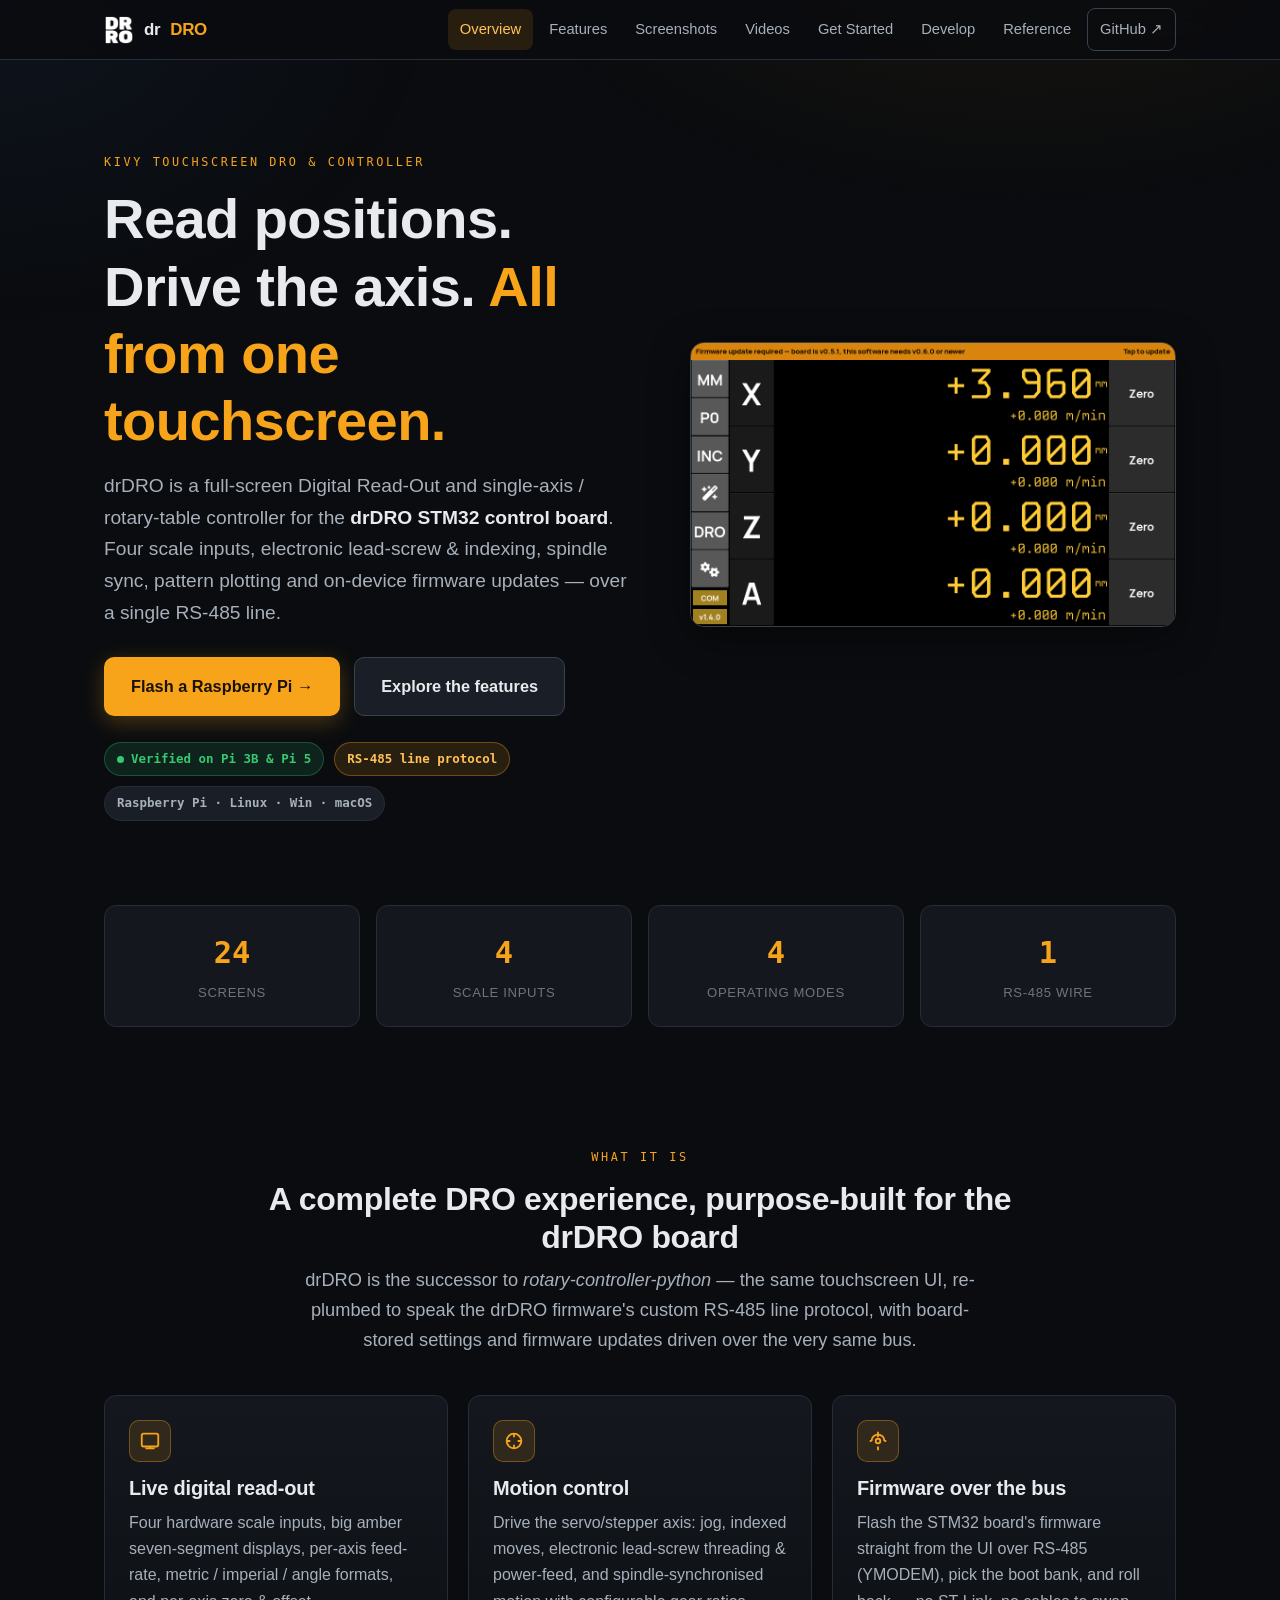
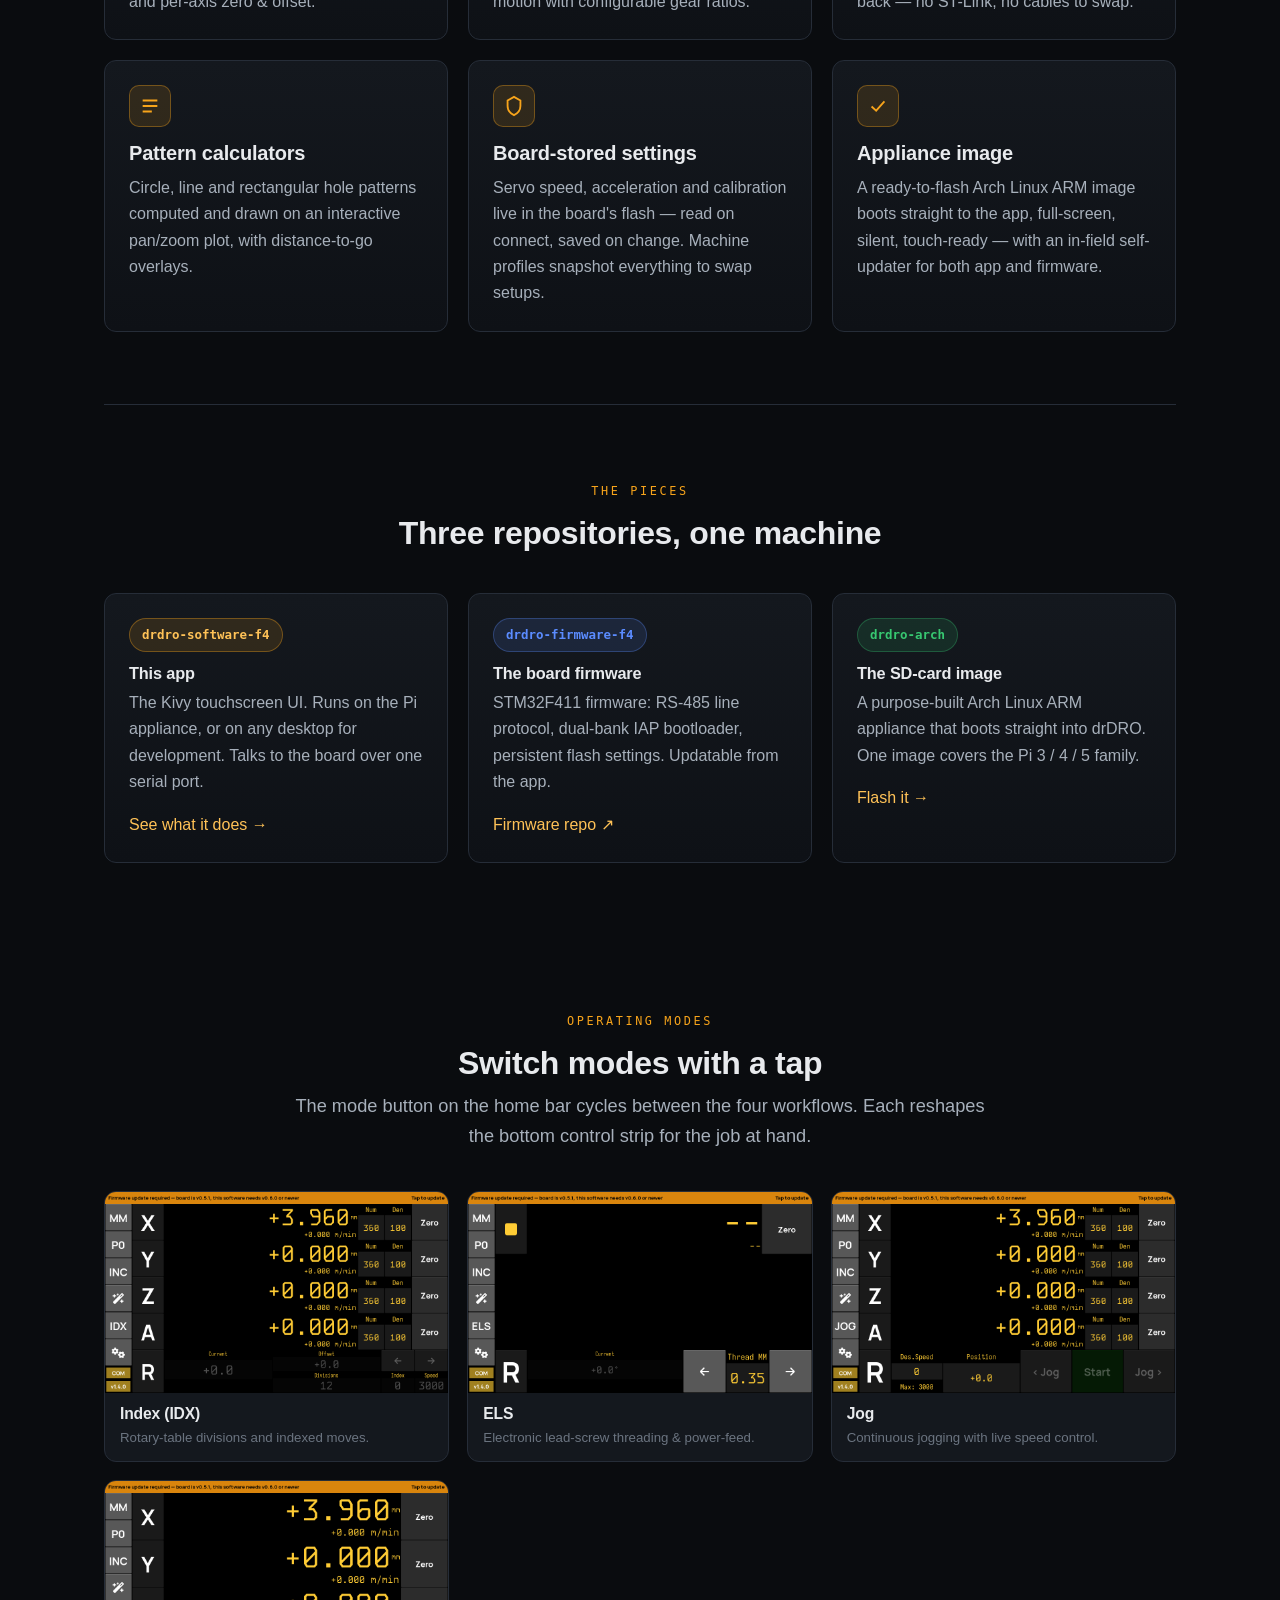
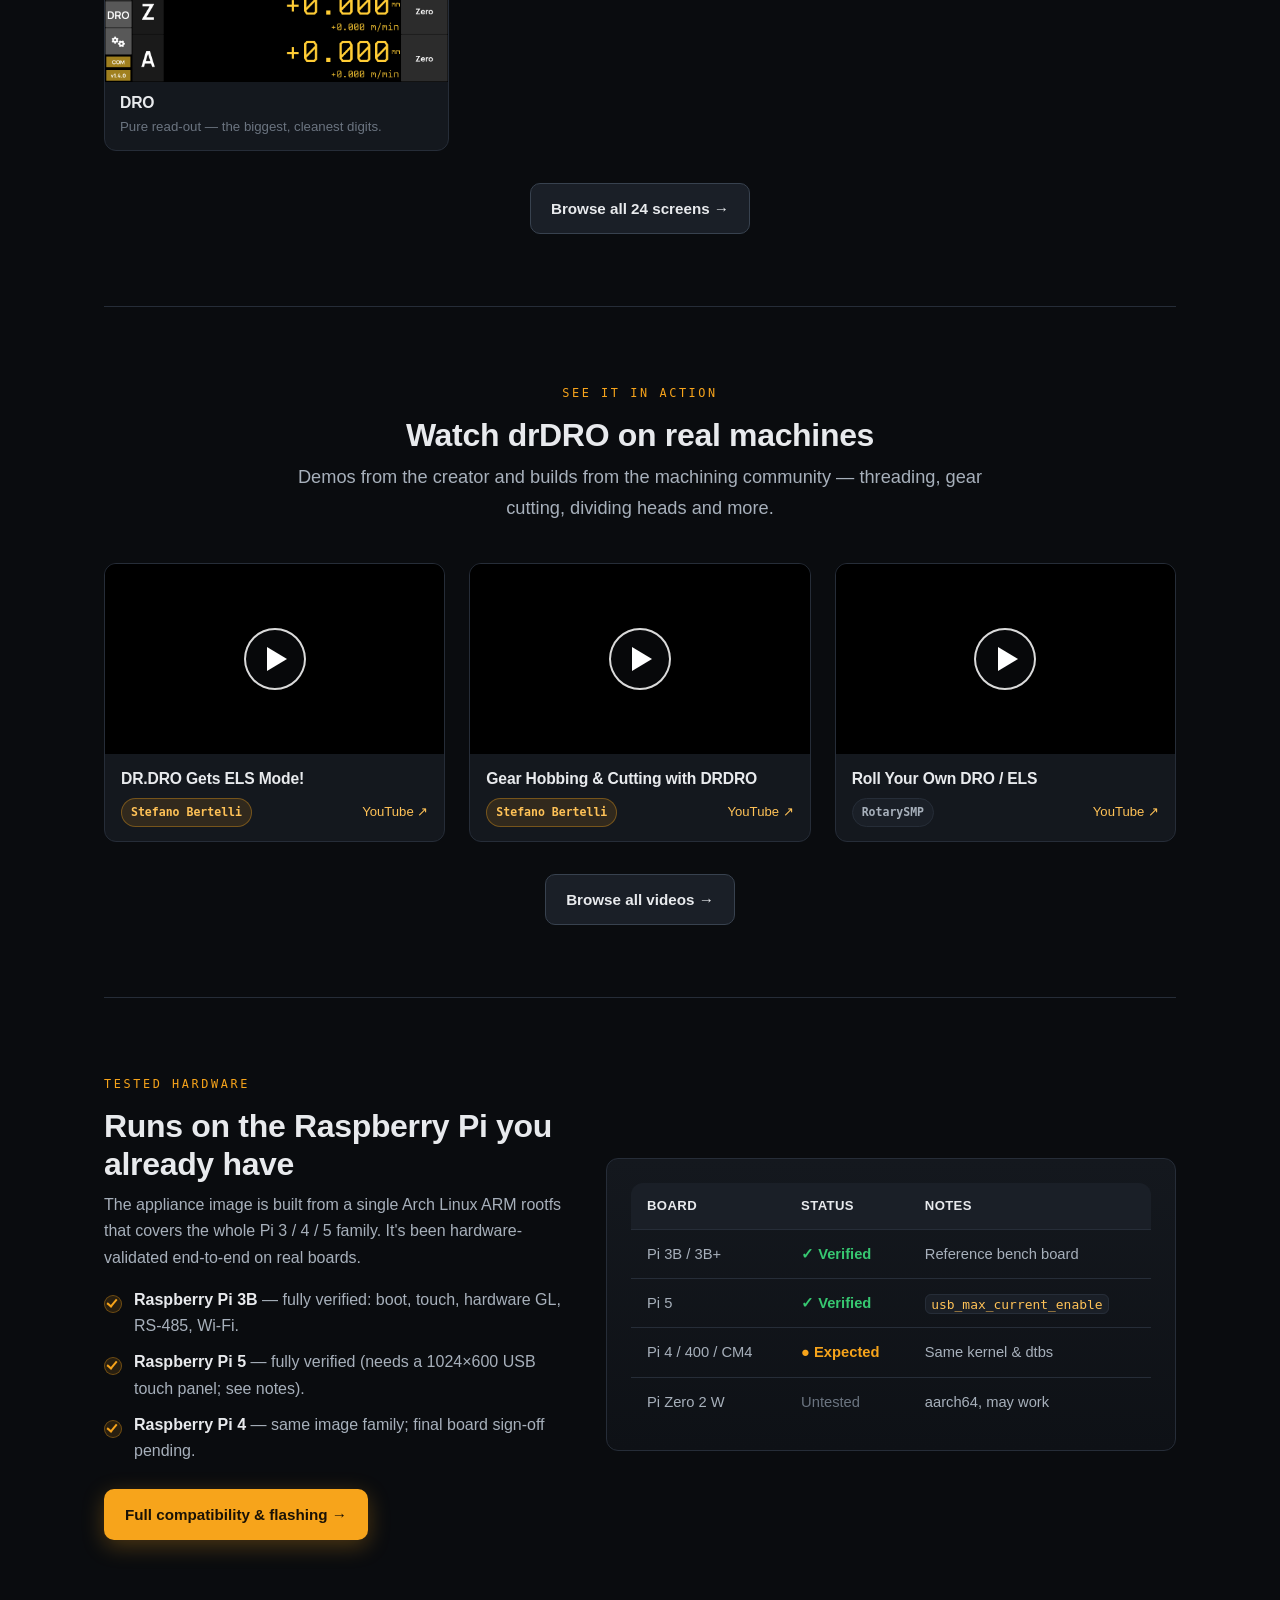
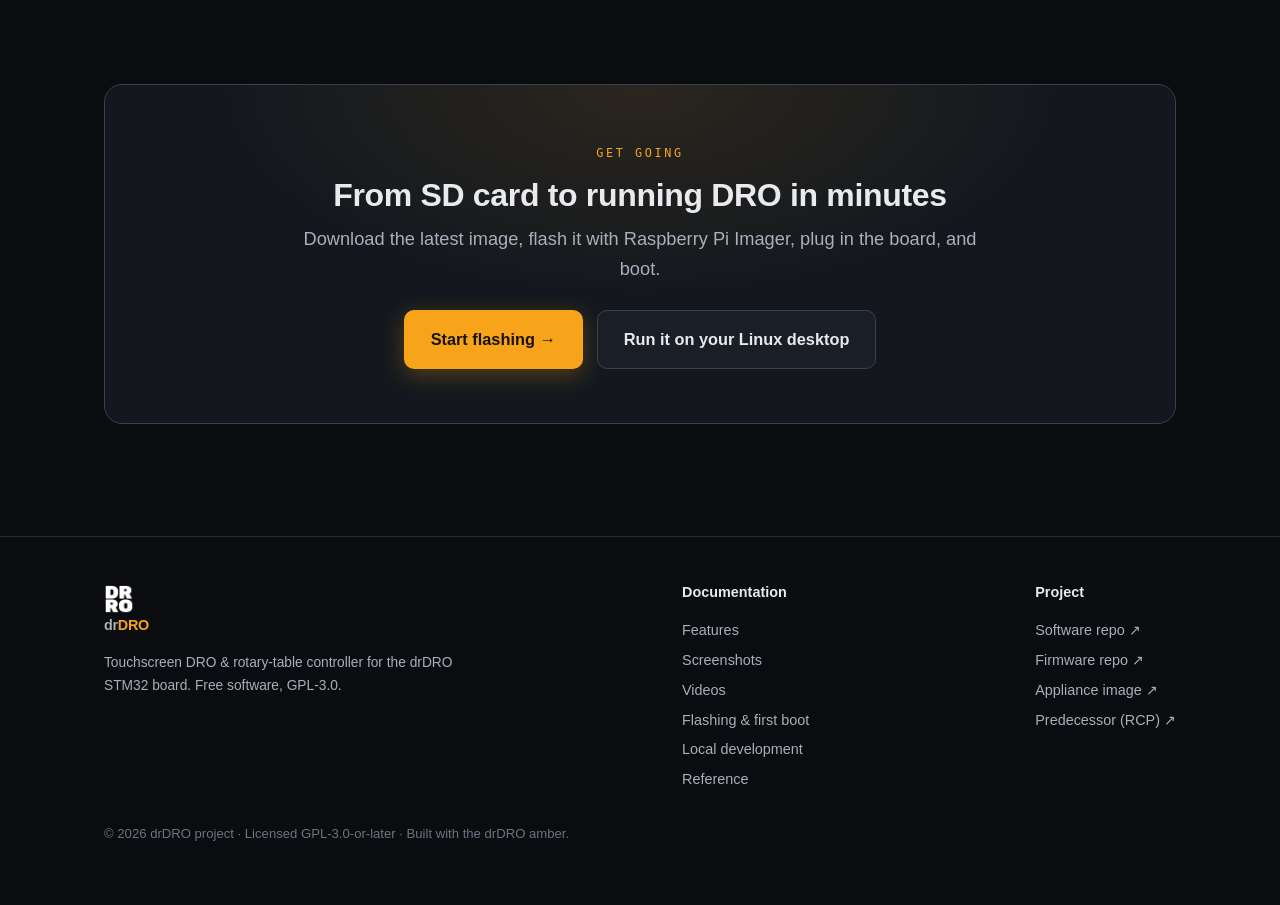
==== index.html @ 1e522e48 "feat: real drDRO documentation site Replace the mock placeholder with the full static docs site (mov" ====
<!doctype html>
<html lang="en">
<head>
  <meta charset="utf-8">
  <meta name="viewport" content="width=device-width, initial-scale=1">
  <title>drDRO — Touchscreen DRO &amp; rotary controller</title>
  <meta name="description" content="drDRO is a Kivy touchscreen Digital Read-Out and single-axis / rotary-table controller for the drDRO STM32 board. Runs on Raspberry Pi or desktop Linux.">
  <link rel="icon" type="image/png" href="assets/img/favicon.png">
  <link rel="stylesheet" href="assets/css/style.css">
</head>
<body>

<nav class="nav">
  <div class="nav-inner">
    <a class="brand" href="index.html"><img class="logo" src="assets/img/logo.png" alt=""> dr<b>DRO</b></a>
    <button class="nav-toggle" aria-label="Menu">&#8801;</button>
    <div class="nav-links">
      <a href="index.html" class="active">Overview</a>
      <a href="features.html">Features</a>
      <a href="screenshots.html">Screenshots</a>
      <a href="videos.html">Videos</a>
      <a href="flash.html">Get Started</a>
      <a href="develop.html">Develop</a>
      <a href="reference.html">Reference</a>
      <a class="nav-cta" href="https://github.com/bartei/drdro-software-f4" target="_blank" rel="noopener">GitHub &#8599;</a>
    </div>
  </div>
</nav>

<!-- HERO -->
<header class="hero">
  <div class="wrap hero-grid">
    <div>
      <span class="eyebrow">Kivy touchscreen DRO &amp; controller</span>
      <h1>Read positions. Drive the axis. <span class="amber">All from one touchscreen.</span></h1>
      <p class="lead">
        drDRO is a full-screen Digital Read-Out and single-axis / rotary-table controller for the
        <strong>drDRO STM32 control board</strong>. Four scale inputs, electronic lead-screw &amp;
        indexing, spindle sync, pattern plotting and on-device firmware updates — over a single RS-485 line.
      </p>
      <div class="btn-row">
        <a class="btn btn-primary btn-lg" href="flash.html">Flash a Raspberry Pi &#8594;</a>
        <a class="btn btn-ghost btn-lg" href="features.html">Explore the features</a>
      </div>
      <div class="hero-badges">
        <span class="chip green"><span class="dot"></span> Verified on Pi 3B &amp; Pi 5</span>
        <span class="chip amber">RS-485 line protocol</span>
        <span class="chip">Raspberry Pi · Linux · Win · macOS</span>
      </div>
    </div>
    <div class="hero-shot">
      <img src="assets/shots/home-dro.png" alt="drDRO home screen in DRO mode showing four axis readouts" data-zoom="assets/shots/home-dro.png" data-cap="Home screen — DRO mode with the firmware-update banner">
    </div>
  </div>
</header>

<!-- STATS -->
<section class="section-tight">
  <div class="wrap">
    <div class="stats-row">
      <div class="stat"><div class="n">24</div><div class="l">Screens</div></div>
      <div class="stat"><div class="n">4</div><div class="l">Scale inputs</div></div>
      <div class="stat"><div class="n">4</div><div class="l">Operating modes</div></div>
      <div class="stat"><div class="n">1</div><div class="l">RS-485 wire</div></div>
    </div>
  </div>
</section>

<!-- WHAT IS IT -->
<section class="section anchor-h" id="what">
  <div class="wrap">
    <div class="center" style="max-width:52rem;margin:0 auto 2.5rem">
      <span class="eyebrow">What it is</span>
      <h2>A complete DRO experience, purpose-built for the drDRO board</h2>
      <p class="lead" style="margin:0 auto">
        drDRO is the successor to <em>rotary-controller-python</em> — the same touchscreen UI, re-plumbed to
        speak the drDRO firmware's custom RS-485 line protocol, with board-stored settings and firmware
        updates driven over the very same bus.
      </p>
    </div>

    <div class="grid grid-3">
      <div class="card">
        <div class="ico">
          <svg viewBox="0 0 24 24" fill="none" stroke="currentColor" stroke-width="2"><rect x="3" y="4" width="18" height="14" rx="2"/><path d="M7 20h10M12 18v2"/></svg>
        </div>
        <h3>Live digital read-out</h3>
        <p>Four hardware scale inputs, big amber seven-segment displays, per-axis feed-rate, metric / imperial / angle formats, and per-axis zero &amp; offset.</p>
      </div>
      <div class="card">
        <div class="ico">
          <svg viewBox="0 0 24 24" fill="none" stroke="currentColor" stroke-width="2"><circle cx="12" cy="12" r="8"/><path d="M12 4v4M12 16v4M4 12h4M16 12h4"/></svg>
        </div>
        <h3>Motion control</h3>
        <p>Drive the servo/stepper axis: jog, indexed moves, electronic lead-screw threading &amp; power-feed, and spindle-synchronised motion with configurable gear ratios.</p>
      </div>
      <div class="card">
        <div class="ico">
          <svg viewBox="0 0 24 24" fill="none" stroke="currentColor" stroke-width="2"><path d="M12 2v6M12 22v-4"/><path d="M5 12a7 7 0 0 1 14 0"/><path d="M3 12h2M19 12h2"/><circle cx="12" cy="12" r="2.5"/></svg>
        </div>
        <h3>Firmware over the bus</h3>
        <p>Flash the STM32 board's firmware straight from the UI over RS-485 (YMODEM), pick the boot bank, and roll back — no ST-Link, no cables to swap.</p>
      </div>
      <div class="card">
        <div class="ico">
          <svg viewBox="0 0 24 24" fill="none" stroke="currentColor" stroke-width="2"><path d="M4 6h16M4 12h16M4 18h10"/></svg>
        </div>
        <h3>Pattern calculators</h3>
        <p>Circle, line and rectangular hole patterns computed and drawn on an interactive pan/zoom plot, with distance-to-go overlays.</p>
      </div>
      <div class="card">
        <div class="ico">
          <svg viewBox="0 0 24 24" fill="none" stroke="currentColor" stroke-width="2"><path d="M12 2l7 4v6c0 5-3 8-7 10-4-2-7-5-7-10V6z"/></svg>
        </div>
        <h3>Board-stored settings</h3>
        <p>Servo speed, acceleration and calibration live in the board's flash — read on connect, saved on change. Machine profiles snapshot everything to swap setups.</p>
      </div>
      <div class="card">
        <div class="ico">
          <svg viewBox="0 0 24 24" fill="none" stroke="currentColor" stroke-width="2"><path d="M5 12.5 10 17l9-10"/></svg>
        </div>
        <h3>Appliance image</h3>
        <p>A ready-to-flash Arch Linux ARM image boots straight to the app, full-screen, silent, touch-ready — with an in-field self-updater for both app and firmware.</p>
      </div>
    </div>
  </div>
</section>

<div class="wrap"><hr class="hr"></div>

<!-- HOW IT FITS -->
<section class="section anchor-h" id="stack">
  <div class="wrap">
    <div class="center" style="max-width:48rem;margin:0 auto 2.5rem">
      <span class="eyebrow">The pieces</span>
      <h2>Three repositories, one machine</h2>
    </div>
    <div class="grid grid-3">
      <div class="card">
        <span class="chip amber" style="margin-bottom:12px">drdro-software-f4</span>
        <h4 class="mt0">This app</h4>
        <p>The Kivy touchscreen UI. Runs on the Pi appliance, or on any desktop for development. Talks to the board over one serial port.</p>
        <a href="features.html">See what it does &#8594;</a>
      </div>
      <div class="card">
        <span class="chip blue" style="margin-bottom:12px">drdro-firmware-f4</span>
        <h4 class="mt0">The board firmware</h4>
        <p>STM32F411 firmware: RS-485 line protocol, dual-bank IAP bootloader, persistent flash settings. Updatable from the app.</p>
        <a href="https://github.com/bartei/drdro-firmware-f4" target="_blank" rel="noopener">Firmware repo &#8599;</a>
      </div>
      <div class="card">
        <span class="chip green" style="margin-bottom:12px">drdro-arch</span>
        <h4 class="mt0">The SD-card image</h4>
        <p>A purpose-built Arch Linux ARM appliance that boots straight into drDRO. One image covers the Pi 3 / 4 / 5 family.</p>
        <a href="flash.html">Flash it &#8594;</a>
      </div>
    </div>
  </div>
</section>

<!-- MODES -->
<section class="section anchor-h" id="modes">
  <div class="wrap">
    <div class="center" style="max-width:48rem;margin:0 auto 2.5rem">
      <span class="eyebrow">Operating modes</span>
      <h2>Switch modes with a tap</h2>
      <p class="lead" style="margin:0 auto">The mode button on the home bar cycles between the four workflows. Each reshapes the bottom control strip for the job at hand.</p>
    </div>
    <div class="gallery">
      <div class="shot"><div class="thumb"><img src="assets/shots/home-index.png" alt="Index mode" data-zoom="assets/shots/home-index.png" data-cap="Index (IDX) mode — divisions & indexed moves"></div>
        <div class="cap"><h4>Index (IDX)</h4><p>Rotary-table divisions and indexed moves.</p></div></div>
      <div class="shot"><div class="thumb"><img src="assets/shots/home-els.png" alt="ELS mode" data-zoom="assets/shots/home-els.png" data-cap="ELS mode — electronic lead-screw threading & feed"></div>
        <div class="cap"><h4>ELS</h4><p>Electronic lead-screw threading &amp; power-feed.</p></div></div>
      <div class="shot"><div class="thumb"><img src="assets/shots/home-jog.png" alt="Jog mode" data-zoom="assets/shots/home-jog.png" data-cap="Jog mode — continuous jogging with speed control"></div>
        <div class="cap"><h4>Jog</h4><p>Continuous jogging with live speed control.</p></div></div>
      <div class="shot"><div class="thumb"><img src="assets/shots/home-dro.png" alt="DRO mode" data-zoom="assets/shots/home-dro.png" data-cap="DRO mode — pure read-out, maximum digits"></div>
        <div class="cap"><h4>DRO</h4><p>Pure read-out — the biggest, cleanest digits.</p></div></div>
    </div>
    <div class="center" style="margin-top:2rem">
      <a class="btn btn-ghost" href="screenshots.html">Browse all 24 screens &#8594;</a>
    </div>
  </div>
</section>

<div class="wrap"><hr class="hr"></div>

<!-- VIDEOS TEASER -->
<section class="section anchor-h" id="videos">
  <div class="wrap">
    <div class="center" style="max-width:48rem;margin:0 auto 2.5rem">
      <span class="eyebrow">See it in action</span>
      <h2>Watch drDRO on real machines</h2>
      <p class="lead" style="margin:0 auto">Demos from the creator and builds from the machining community — threading, gear cutting, dividing heads and more.</p>
    </div>
    <div class="video-grid">
      <div class="video-card">
        <button class="video-thumb" data-ytid="z_Kikq3XB_o" data-bg="https://i.ytimg.com/vi/z_Kikq3XB_o/hqdefault.jpg" aria-label="Play: DR.DRO Gets ELS Mode!"><span class="video-play" aria-hidden="true"></span></button>
        <div class="video-meta"><h4>DR.DRO Gets ELS Mode!</h4>
          <div class="video-sub"><span class="chip amber">Stefano Bertelli</span><a href="https://youtu.be/z_Kikq3XB_o" target="_blank" rel="noopener">YouTube &#8599;</a></div></div>
      </div>
      <div class="video-card">
        <button class="video-thumb" data-ytid="8aenvIK-HLw" data-bg="https://i.ytimg.com/vi/8aenvIK-HLw/hqdefault.jpg" aria-label="Play: How to Use DRDRO for Gear Hobbing and Cutting"><span class="video-play" aria-hidden="true"></span></button>
        <div class="video-meta"><h4>Gear Hobbing &amp; Cutting with DRDRO</h4>
          <div class="video-sub"><span class="chip amber">Stefano Bertelli</span><a href="https://youtu.be/8aenvIK-HLw" target="_blank" rel="noopener">YouTube &#8599;</a></div></div>
      </div>
      <div class="video-card">
        <button class="video-thumb" data-ytid="C2NfHBB82QU" data-bg="https://i.ytimg.com/vi/C2NfHBB82QU/hqdefault.jpg" aria-label="Play: Roll your own DRO / ELS"><span class="video-play" aria-hidden="true"></span></button>
        <div class="video-meta"><h4>Roll Your Own DRO / ELS</h4>
          <div class="video-sub"><span class="chip">RotarySMP</span><a href="https://youtu.be/C2NfHBB82QU" target="_blank" rel="noopener">YouTube &#8599;</a></div></div>
      </div>
    </div>
    <div class="center" style="margin-top:2rem">
      <a class="btn btn-ghost" href="videos.html">Browse all videos &#8594;</a>
    </div>
  </div>
</section>

<div class="wrap"><hr class="hr"></div>

<!-- COMPAT -->
<section class="section anchor-h" id="compat">
  <div class="wrap">
    <div class="grid grid-2" style="align-items:center;gap:44px">
      <div>
        <span class="eyebrow">Tested hardware</span>
        <h2>Runs on the Raspberry Pi you already have</h2>
        <p>The appliance image is built from a single Arch Linux ARM rootfs that covers the whole Pi 3 / 4 / 5 family. It's been hardware-validated end-to-end on real boards.</p>
        <ul class="ticks">
          <li><strong>Raspberry Pi 3B</strong> — fully verified: boot, touch, hardware GL, RS-485, Wi-Fi.</li>
          <li><strong>Raspberry Pi 5</strong> — fully verified (needs a 1024×600 USB touch panel; see notes).</li>
          <li><strong>Raspberry Pi 4</strong> — same image family; final board sign-off pending.</li>
        </ul>
        <a class="btn btn-primary" href="flash.html#compat" style="margin-top:8px">Full compatibility &amp; flashing &#8594;</a>
      </div>
      <div class="card">
        <div class="table-wrap" style="border:0">
          <table>
            <thead><tr><th>Board</th><th>Status</th><th>Notes</th></tr></thead>
            <tbody>
              <tr><td>Pi 3B / 3B+</td><td><span class="tick">&#10003; Verified</span></td><td>Reference bench board</td></tr>
              <tr><td>Pi 5</td><td><span class="tick">&#10003; Verified</span></td><td><code>usb_max_current_enable</code></td></tr>
              <tr><td>Pi 4 / 400 / CM4</td><td><span class="warnmark">&#9679; Expected</span></td><td>Same kernel &amp; dtbs</td></tr>
              <tr><td>Pi Zero 2 W</td><td><span class="muted">Untested</span></td><td>aarch64, may work</td></tr>
            </tbody>
          </table>
        </div>
      </div>
    </div>
  </div>
</section>

<!-- CTA -->
<section class="section">
  <div class="wrap">
    <div class="cta">
      <span class="eyebrow">Get going</span>
      <h2>From SD card to running DRO in minutes</h2>
      <p class="lead" style="margin:0 auto 1.6rem">Download the latest image, flash it with Raspberry Pi Imager, plug in the board, and boot.</p>
      <div class="btn-row" style="justify-content:center">
        <a class="btn btn-primary btn-lg" href="flash.html">Start flashing &#8594;</a>
        <a class="btn btn-ghost btn-lg" href="develop.html">Run it on your Linux desktop</a>
      </div>
    </div>
  </div>
</section>

<footer class="footer">
  <div class="wrap footer-grid">
    <div style="max-width:22rem">
      <a class="brand" href="index.html"><img class="logo" src="assets/img/logo.png" alt=""> dr<b>DRO</b></a>
      <p class="small" style="margin-top:12px">Touchscreen DRO &amp; rotary-table controller for the drDRO STM32 board. Free software, GPL-3.0.</p>
    </div>
    <div>
      <h5>Documentation</h5>
      <a href="features.html">Features</a>
      <a href="screenshots.html">Screenshots</a>
      <a href="videos.html">Videos</a>
      <a href="flash.html">Flashing &amp; first boot</a>
      <a href="develop.html">Local development</a>
      <a href="reference.html">Reference</a>
    </div>
    <div>
      <h5>Project</h5>
      <a href="https://github.com/bartei/drdro-software-f4" target="_blank" rel="noopener">Software repo &#8599;</a>
      <a href="https://github.com/bartei/drdro-firmware-f4" target="_blank" rel="noopener">Firmware repo &#8599;</a>
      <a href="https://github.com/bartei/drdro-arch" target="_blank" rel="noopener">Appliance image &#8599;</a>
      <a href="https://github.com/bartei/rotary-controller-python" target="_blank" rel="noopener">Predecessor (RCP) &#8599;</a>
    </div>
  </div>
  <div class="wrap fnote">&copy; <span data-year>2026</span> drDRO project · Licensed GPL-3.0-or-later · Built with the drDRO amber.</div>
</footer>

<script src="assets/js/main.js"></script>
</body>
</html>
---- assets/css/style.css ----
/* ============================================================================
   drDRO documentation site — design system
   Dark, DRO-inspired theme: near-black surfaces, signature amber accents,
   seven-segment display motif. Dependency-free (no external fonts/CDNs).
   ========================================================================== */

:root {
  --bg:        #0a0c0f;
  --bg-2:      #0e1116;
  --surface:   #14181e;
  --surface-2: #1a1f27;
  --surface-3: #212833;
  --border:    #262d38;
  --border-2:  #38424f;

  --text:      #e8eaed;
  --text-dim:  #a7b0bb;
  --text-faint:#6b7480;

  --amber:     #f7a41b;
  --amber-2:   #ffc257;
  --amber-soft:rgba(247, 164, 27, 0.13);
  --amber-line:rgba(247, 164, 27, 0.35);

  --blue:      #5b8cff;
  --blue-soft: rgba(91, 140, 255, 0.13);
  --green:     #37c871;
  --green-soft:rgba(55, 200, 113, 0.12);
  --red:       #ff6060;
  --red-soft:  rgba(255, 96, 96, 0.12);

  --mono: ui-monospace, "SF Mono", "JetBrains Mono", "DejaVu Sans Mono", Menlo, Consolas, monospace;
  --sans: -apple-system, BlinkMacSystemFont, "Segoe UI", Roboto, Ubuntu, Cantarell, "Helvetica Neue", Arial, sans-serif;

  --radius: 12px;
  --radius-sm: 8px;
  --maxw: 1120px;
  --nav-h: 60px;

  --shadow: 0 10px 40px rgba(0,0,0,0.45);
  --shadow-sm: 0 4px 18px rgba(0,0,0,0.35);
}

* { box-sizing: border-box; }

html { scroll-behavior: smooth; scroll-padding-top: calc(var(--nav-h) + 20px); }

body {
  margin: 0;
  font-family: var(--sans);
  color: var(--text);
  background: var(--bg);
  line-height: 1.65;
  -webkit-font-smoothing: antialiased;
  text-rendering: optimizeLegibility;
  overflow-x: hidden;
}

/* Ambient background glow */
body::before {
  content: "";
  position: fixed;
  inset: 0;
  z-index: -1;
  background:
    radial-gradient(900px 500px at 80% -10%, rgba(247,164,27,0.07), transparent 60%),
    radial-gradient(800px 600px at 0% 0%, rgba(91,140,255,0.06), transparent 55%);
  pointer-events: none;
}

a { color: var(--amber-2); text-decoration: none; }
a:hover { text-decoration: underline; }

img { max-width: 100%; display: block; }

h1, h2, h3, h4 { line-height: 1.2; font-weight: 700; letter-spacing: -0.01em; }
h2 { font-size: clamp(1.5rem, 3vw, 2rem); margin: 0 0 .5rem; }
h3 { font-size: 1.25rem; margin: 2rem 0 .6rem; }
h4 { font-size: 1.02rem; margin: 1.4rem 0 .4rem; }
p  { margin: 0 0 1rem; color: var(--text-dim); }
strong { color: var(--text); }

code {
  font-family: var(--mono);
  font-size: 0.88em;
  background: var(--surface-2);
  border: 1px solid var(--border);
  padding: 0.12em 0.42em;
  border-radius: 6px;
  color: var(--amber-2);
}

/* Layout helpers ----------------------------------------------------------- */
.wrap { max-width: var(--maxw); margin: 0 auto; padding: 0 24px; }
.section { padding: 72px 0; }
.section-tight { padding: 44px 0; }
.center { text-align: center; }
.lead { font-size: 1.14rem; color: var(--text-dim); max-width: 44rem; }
.muted { color: var(--text-faint); }
.hr { height: 1px; background: var(--border); border: 0; margin: 0; }

.eyebrow {
  display: inline-block;
  font-family: var(--mono);
  font-size: 0.74rem;
  letter-spacing: 0.22em;
  text-transform: uppercase;
  color: var(--amber);
  margin-bottom: 0.8rem;
}

/* Navbar ------------------------------------------------------------------- */
.nav {
  position: sticky; top: 0; z-index: 100;
  height: var(--nav-h);
  backdrop-filter: blur(12px);
  background: rgba(10,12,15,0.82);
  border-bottom: 1px solid var(--border);
}
.nav-inner {
  max-width: var(--maxw); margin: 0 auto; padding: 0 24px; height: 100%;
  display: flex; align-items: center; gap: 20px;
}
.brand { display: flex; align-items: center; gap: 10px; font-weight: 800; letter-spacing: -0.02em; font-size: 1.06rem; color: var(--text); }
.brand:hover { text-decoration: none; }
.brand .logo { width: 30px; height: 30px; flex: none; }
.brand b { color: var(--amber); }
.nav-links { display: flex; align-items: center; gap: 4px; margin-left: auto; }
.nav-links a {
  color: var(--text-dim); font-size: 0.92rem; font-weight: 500;
  padding: 8px 12px; border-radius: 8px;
}
.nav-links a:hover { color: var(--text); background: var(--surface-2); text-decoration: none; }
.nav-links a.active { color: var(--amber-2); background: var(--amber-soft); }
.nav-cta {
  border: 1px solid var(--border-2) !important;
  display: inline-flex; align-items: center; gap: 7px;
}
.nav-toggle { display: none; margin-left: auto; background: none; border: 1px solid var(--border-2); color: var(--text); width: 40px; height: 38px; border-radius: 8px; cursor: pointer; font-size: 1.2rem; }

@media (max-width: 860px) {
  .nav-toggle { display: block; }
  .nav-links {
    position: fixed; inset: var(--nav-h) 0 auto 0;
    flex-direction: column; align-items: stretch; gap: 2px;
    background: var(--bg-2); border-bottom: 1px solid var(--border);
    padding: 12px 16px; margin: 0;
    transform: translateY(-140%); transition: transform .25s ease;
    box-shadow: var(--shadow);
  }
  .nav-links.open { transform: translateY(0); }
  .nav-links a { padding: 12px 14px; font-size: 1rem; }
}

/* Buttons ------------------------------------------------------------------ */
.btn {
  display: inline-flex; align-items: center; justify-content: center; gap: 9px;
  font-family: var(--sans); font-size: 0.95rem; font-weight: 600;
  padding: 12px 20px; border-radius: 10px; cursor: pointer;
  border: 1px solid transparent; transition: transform .12s ease, background .15s ease, border-color .15s;
  text-decoration: none !important; white-space: nowrap;
}
.btn:active { transform: translateY(1px); }
.btn-primary { background: var(--amber); color: #1a1206; box-shadow: 0 6px 22px rgba(247,164,27,0.28); }
.btn-primary:hover { background: var(--amber-2); }
.btn-ghost { background: var(--surface-2); color: var(--text); border-color: var(--border-2); }
.btn-ghost:hover { background: var(--surface-3); border-color: var(--text-faint); }
.btn-lg { padding: 15px 26px; font-size: 1.02rem; }
.btn-block { width: 100%; }
.btn:disabled { opacity: 0.5; cursor: not-allowed; }
.btn-row { display: flex; flex-wrap: wrap; gap: 14px; }

/* Seven-segment DRO display motif ------------------------------------------ */
.dro {
  font-family: var(--mono);
  color: var(--amber);
  font-weight: 700;
  letter-spacing: 0.06em;
  text-shadow: 0 0 22px rgba(247,164,27,0.35);
}

/* Hero --------------------------------------------------------------------- */
.hero { padding: 88px 0 40px; position: relative; }
.hero-grid { display: grid; grid-template-columns: 1.05fr 0.95fr; gap: 48px; align-items: center; }
.hero h1 { font-size: clamp(2.2rem, 5.2vw, 3.5rem); margin: 0 0 1rem; }
.hero h1 .amber { color: var(--amber); }
.hero .lead { font-size: 1.2rem; margin-bottom: 1.8rem; }
.hero-shot {
  border-radius: 14px; border: 1px solid var(--border-2);
  box-shadow: var(--shadow); overflow: hidden;
  background: #000;
}
.hero-shot img { display: block; width: 100%; }
.hero-badges { display: flex; flex-wrap: wrap; gap: 10px; margin-top: 1.6rem; }
@media (max-width: 900px) {
  .hero-grid { grid-template-columns: 1fr; gap: 32px; }
  .hero { padding-top: 56px; }
}

/* Badges / chips ----------------------------------------------------------- */
.chip {
  display: inline-flex; align-items: center; gap: 7px;
  font-family: var(--mono); font-size: 0.78rem; font-weight: 600;
  padding: 6px 12px; border-radius: 999px;
  background: var(--surface-2); border: 1px solid var(--border); color: var(--text-dim);
}
.chip.amber { color: var(--amber-2); background: var(--amber-soft); border-color: var(--amber-line); }
.chip.green { color: var(--green); background: var(--green-soft); border-color: rgba(55,200,113,.3); }
.chip.blue  { color: var(--blue);  background: var(--blue-soft);  border-color: rgba(91,140,255,.3); }
.chip .dot { width: 7px; height: 7px; border-radius: 50%; background: currentColor; }

/* Cards / grids ------------------------------------------------------------ */
.grid { display: grid; gap: 20px; }
.grid-2 { grid-template-columns: repeat(2, 1fr); }
.grid-3 { grid-template-columns: repeat(3, 1fr); }
.grid-4 { grid-template-columns: repeat(4, 1fr); }
@media (max-width: 880px) { .grid-3, .grid-4 { grid-template-columns: repeat(2, 1fr); } }
@media (max-width: 560px) { .grid-2, .grid-3, .grid-4 { grid-template-columns: 1fr; } }

.card {
  background: linear-gradient(180deg, var(--surface), var(--bg-2));
  border: 1px solid var(--border);
  border-radius: var(--radius);
  padding: 24px;
  transition: border-color .2s ease, transform .2s ease;
}
.card:hover { border-color: var(--border-2); }
.card h3, .card h4 { margin-top: 0; }
.card .ico {
  width: 42px; height: 42px; border-radius: 10px;
  display: grid; place-items: center; margin-bottom: 14px;
  background: var(--amber-soft); color: var(--amber);
  border: 1px solid var(--amber-line);
}
.card .ico svg { width: 22px; height: 22px; }
.card p:last-child { margin-bottom: 0; }

/* Feature block (screenshot + text) ---------------------------------------- */
.feature {
  display: grid; grid-template-columns: 1fr 1fr; gap: 40px; align-items: center;
  padding: 40px 0;
}
.feature:nth-child(even) .feature-media { order: 2; }
.feature-media {
  border-radius: 12px; border: 1px solid var(--border-2);
  overflow: hidden; background: #000; box-shadow: var(--shadow-sm);
}
.feature-media img { width: 100%; cursor: zoom-in; }
.feature h3 { margin-top: 0; font-size: 1.5rem; }
.feature ul { margin: 1rem 0 0; padding-left: 1.1rem; color: var(--text-dim); }
.feature ul li { margin-bottom: .4rem; }
@media (max-width: 820px) {
  .feature { grid-template-columns: 1fr; gap: 20px; }
  .feature:nth-child(even) .feature-media { order: 0; }
}

/* Tables ------------------------------------------------------------------- */
.table-wrap { overflow-x: auto; border: 1px solid var(--border); border-radius: var(--radius); }
table { border-collapse: collapse; width: 100%; font-size: 0.92rem; min-width: 520px; }
th, td { text-align: left; padding: 12px 16px; border-bottom: 1px solid var(--border); }
th { background: var(--surface-2); color: var(--text); font-weight: 600; font-size: 0.82rem; letter-spacing: 0.03em; text-transform: uppercase; }
td { color: var(--text-dim); }
tr:last-child td { border-bottom: 0; }
td code { white-space: nowrap; }
.tick { color: var(--green); font-weight: 700; }
.cross { color: var(--red); font-weight: 700; }
.warnmark { color: var(--amber); font-weight: 700; }

/* Code blocks -------------------------------------------------------------- */
.code {
  position: relative;
  background: #06080b;
  border: 1px solid var(--border);
  border-radius: var(--radius-sm);
  margin: 1rem 0;
  overflow: hidden;
}
.code-head {
  display: flex; align-items: center; justify-content: space-between;
  padding: 8px 14px; border-bottom: 1px solid var(--border);
  background: var(--surface); color: var(--text-faint);
  font-family: var(--mono); font-size: 0.76rem; letter-spacing: 0.04em;
}
.code pre { margin: 0; padding: 16px; overflow-x: auto; }
.code pre code {
  background: none; border: 0; padding: 0; color: #d7e0ea; font-size: 0.86rem; line-height: 1.6;
}
.code .cmt { color: #6b7480; }
.code .tok { color: var(--amber-2); }
.copy-btn {
  background: var(--surface-2); border: 1px solid var(--border-2); color: var(--text-dim);
  font-size: 0.72rem; font-family: var(--mono); padding: 4px 10px; border-radius: 6px; cursor: pointer;
}
.copy-btn:hover { color: var(--text); border-color: var(--text-faint); }
.copy-btn.copied { color: var(--green); border-color: var(--green); }

/* Callouts ----------------------------------------------------------------- */
.callout {
  display: flex; gap: 14px; padding: 16px 18px; border-radius: var(--radius-sm);
  border: 1px solid var(--border); background: var(--surface); margin: 1.4rem 0;
}
.callout .ci { flex: none; font-size: 1.2rem; line-height: 1.5; }
.callout p { margin: 0; color: var(--text-dim); }
.callout p + p { margin-top: .5rem; }
.callout.info  { border-color: rgba(91,140,255,.3);  background: var(--blue-soft); }
.callout.warn  { border-color: var(--amber-line);    background: var(--amber-soft); }
.callout.good  { border-color: rgba(55,200,113,.3);  background: var(--green-soft); }
.callout.danger{ border-color: rgba(255,96,96,.3);   background: var(--red-soft); }
.callout b { color: var(--text); }

/* Steps -------------------------------------------------------------------- */
.steps { counter-reset: step; margin: 1.4rem 0; padding: 0; list-style: none; }
.steps > li {
  position: relative; padding: 0 0 26px 52px; margin: 0;
}
.steps > li::before {
  counter-increment: step; content: counter(step);
  position: absolute; left: 0; top: 0;
  width: 34px; height: 34px; border-radius: 50%;
  display: grid; place-items: center;
  background: var(--amber-soft); color: var(--amber); border: 1px solid var(--amber-line);
  font-family: var(--mono); font-weight: 700; font-size: 0.95rem;
}
.steps > li::after {
  content: ""; position: absolute; left: 16px; top: 38px; bottom: 4px; width: 1px;
  background: var(--border);
}
.steps > li:last-child { padding-bottom: 0; }
.steps > li:last-child::after { display: none; }
.steps h4 { margin: 4px 0 6px; }
.steps p { margin: 0 0 .5rem; }

/* Tabs --------------------------------------------------------------------- */
.tabs { display: flex; gap: 6px; border-bottom: 1px solid var(--border); margin: 1.2rem 0 0; flex-wrap: wrap; }
.tab-btn {
  background: none; border: 0; border-bottom: 2px solid transparent;
  color: var(--text-dim); font-family: var(--sans); font-size: 0.92rem; font-weight: 600;
  padding: 10px 14px; cursor: pointer;
}
.tab-btn:hover { color: var(--text); }
.tab-btn.active { color: var(--amber-2); border-bottom-color: var(--amber); }
.tab-panel { display: none; padding-top: 6px; }
.tab-panel.active { display: block; }

/* Screenshot gallery ------------------------------------------------------- */
.gallery { display: grid; grid-template-columns: repeat(3, 1fr); gap: 18px; }
@media (max-width: 860px) { .gallery { grid-template-columns: repeat(2, 1fr); } }
@media (max-width: 540px) { .gallery { grid-template-columns: 1fr; } }
.shot {
  background: var(--surface); border: 1px solid var(--border); border-radius: var(--radius);
  overflow: hidden; transition: border-color .2s, transform .2s;
}
.shot:hover { border-color: var(--amber-line); transform: translateY(-3px); }
.shot .thumb { background: #000; aspect-ratio: 1024 / 600; overflow: hidden; }
.shot .thumb img { width: 100%; height: 100%; object-fit: cover; cursor: zoom-in; }
.shot .cap { padding: 12px 15px; }
.shot .cap h4 { margin: 0 0 3px; font-size: 0.98rem; }
.shot .cap p { margin: 0; font-size: 0.83rem; color: var(--text-faint); }

/* Lightbox ----------------------------------------------------------------- */
.lightbox {
  position: fixed; inset: 0; z-index: 200; display: none;
  background: rgba(3,4,6,0.9); backdrop-filter: blur(6px);
  align-items: center; justify-content: center; padding: 30px; cursor: zoom-out;
}
.lightbox.open { display: flex; }
.lightbox img { max-width: 96vw; max-height: 88vh; border-radius: 10px; border: 1px solid var(--border-2); box-shadow: var(--shadow); }
.lightbox .lb-cap { position: absolute; bottom: 22px; left: 0; right: 0; text-align: center; color: var(--text-dim); font-size: 0.9rem; }
.lightbox .lb-close { position: absolute; top: 18px; right: 24px; color: var(--text); font-size: 2rem; background: none; border: 0; cursor: pointer; line-height: 1; }

/* Release/download panel --------------------------------------------------- */
.release {
  background: linear-gradient(180deg, var(--surface-2), var(--bg-2));
  border: 1px solid var(--border-2); border-radius: var(--radius);
  padding: 26px; box-shadow: var(--shadow-sm);
}
.release .rel-top { display: flex; align-items: center; justify-content: space-between; gap: 16px; flex-wrap: wrap; }
.release .ver { font-family: var(--mono); font-size: 1.7rem; color: var(--amber); font-weight: 700; }
.release .meta { display: flex; flex-wrap: wrap; gap: 10px 22px; margin: 16px 0 20px; color: var(--text-dim); font-size: 0.9rem; }
.release .meta b { color: var(--text); font-family: var(--mono); }
.rel-hash { font-family: var(--mono); font-size: 0.76rem; color: var(--text-faint); word-break: break-all; margin-top: 14px; }
.spinner { width: 16px; height: 16px; border: 2px solid var(--border-2); border-top-color: var(--amber); border-radius: 50%; animation: spin .7s linear infinite; display: inline-block; vertical-align: middle; }
@keyframes spin { to { transform: rotate(360deg); } }

/* Anchored section headings ------------------------------------------------ */
.anchor-h { scroll-margin-top: calc(var(--nav-h) + 24px); }

/* Table of contents (sidebar on doc pages) --------------------------------- */
.doc-layout { display: grid; grid-template-columns: 220px 1fr; gap: 48px; align-items: start; }
.toc { position: sticky; top: calc(var(--nav-h) + 24px); }
.toc h5 { font-family: var(--mono); font-size: 0.72rem; letter-spacing: 0.16em; text-transform: uppercase; color: var(--text-faint); margin: 0 0 12px; }
.toc a { display: block; color: var(--text-dim); font-size: 0.88rem; padding: 5px 0 5px 12px; border-left: 2px solid var(--border); }
.toc a:hover { color: var(--text); text-decoration: none; border-left-color: var(--text-faint); }
.toc a.active { color: var(--amber-2); border-left-color: var(--amber); }
@media (max-width: 900px) { .doc-layout { grid-template-columns: 1fr; } .toc { display: none; } }

/* Stat row ----------------------------------------------------------------- */
.stats-row { display: grid; grid-template-columns: repeat(4, 1fr); gap: 16px; }
@media (max-width: 720px) { .stats-row { grid-template-columns: repeat(2, 1fr); } }
.stat { text-align: center; padding: 22px 14px; background: var(--surface); border: 1px solid var(--border); border-radius: var(--radius); }
.stat .n { font-family: var(--mono); font-size: 1.9rem; font-weight: 700; color: var(--amber); }
.stat .l { font-size: 0.82rem; color: var(--text-faint); margin-top: 4px; text-transform: uppercase; letter-spacing: 0.05em; }

/* Footer ------------------------------------------------------------------- */
.footer { border-top: 1px solid var(--border); padding: 44px 0 60px; margin-top: 40px; color: var(--text-faint); }
.footer-grid { display: flex; flex-wrap: wrap; gap: 40px; justify-content: space-between; }
.footer h5 { color: var(--text); font-size: 0.9rem; margin: 0 0 12px; }
.footer a { color: var(--text-dim); font-size: 0.9rem; display: block; padding: 3px 0; }
.footer a:hover { color: var(--amber-2); }
.footer .fnote { font-size: 0.82rem; margin-top: 28px; }

/* CTA banner --------------------------------------------------------------- */
.cta {
  text-align: center;
  background:
    radial-gradient(600px 300px at 50% 0%, rgba(247,164,27,0.1), transparent 70%),
    var(--surface);
  border: 1px solid var(--border-2);
  border-radius: 18px; padding: 54px 28px;
}
.cta h2 { margin-bottom: .6rem; }

/* Pill list (feature ticks) ------------------------------------------------ */
.ticks { list-style: none; padding: 0; margin: 1rem 0; }
.ticks li { position: relative; padding-left: 30px; margin-bottom: .6rem; color: var(--text-dim); }
.ticks li::before { content: ""; position: absolute; left: 0; top: 8px; width: 16px; height: 16px; border-radius: 50%; background: var(--amber-soft); border: 1px solid var(--amber-line); }
.ticks li::after { content: ""; position: absolute; left: 5px; top: 10px; width: 4px; height: 8px; border-right: 2px solid var(--amber); border-bottom: 2px solid var(--amber); transform: rotate(40deg); }

.small { font-size: 0.86rem; }
.mt0 { margin-top: 0; } .mb0 { margin-bottom: 0; }

/* Videos ------------------------------------------------------------------- */
.video-grid { display: grid; grid-template-columns: repeat(3, 1fr); gap: 24px; }
@media (max-width: 900px) { .video-grid { grid-template-columns: repeat(2, 1fr); } }
@media (max-width: 560px) { .video-grid { grid-template-columns: 1fr; } }

.video-card {
  background: var(--surface); border: 1px solid var(--border); border-radius: var(--radius);
  overflow: hidden; transition: border-color .2s, transform .2s; display: flex; flex-direction: column;
}
.video-card:hover { border-color: var(--amber-line); transform: translateY(-3px); }

/* 16:9 play facade — a button showing the YouTube thumbnail; swapped for an
   iframe only on click, so 14 videos don't load 14 players up front. */
.video-thumb {
  position: relative; display: block; width: 100%; aspect-ratio: 16 / 9;
  border: 0; padding: 0; cursor: pointer;
  background: #000 center/cover no-repeat;
  background-image:
    linear-gradient(180deg, rgba(0,0,0,0) 40%, rgba(0,0,0,.35)),
    radial-gradient(120% 120% at 50% 40%, #1a1f27, #0a0c0f);
}
.video-thumb[style*="background-image"] { background-blend-mode: normal; }
.video-play {
  position: absolute; inset: 0; margin: auto; width: 62px; height: 62px; border-radius: 50%;
  background: rgba(10,12,15,0.72); border: 2px solid rgba(255,255,255,.85);
  transition: transform .15s ease, background .15s ease;
}
.video-play::after {
  content: ""; position: absolute; top: 50%; left: 54%; transform: translate(-50%,-50%);
  border-style: solid; border-width: 12px 0 12px 20px; border-color: transparent transparent transparent #fff;
}
.video-thumb:hover .video-play { transform: scale(1.08); background: var(--amber); border-color: var(--amber); }
.video-thumb:hover .video-play::after { border-left-color: #1a1206; }

.video-embed { position: relative; width: 100%; aspect-ratio: 16 / 9; background: #000; }
.video-embed iframe { position: absolute; inset: 0; width: 100%; height: 100%; border: 0; }

.video-meta { padding: 14px 16px; display: flex; flex-direction: column; gap: 8px; flex: 1; }
.video-meta h4 { margin: 0; font-size: 0.98rem; line-height: 1.35; }
.video-sub { display: flex; align-items: center; justify-content: space-between; gap: 10px; margin-top: auto; }
.video-sub .chip { font-size: 0.72rem; padding: 4px 9px; }
.video-sub a { font-size: 0.82rem; white-space: nowrap; }
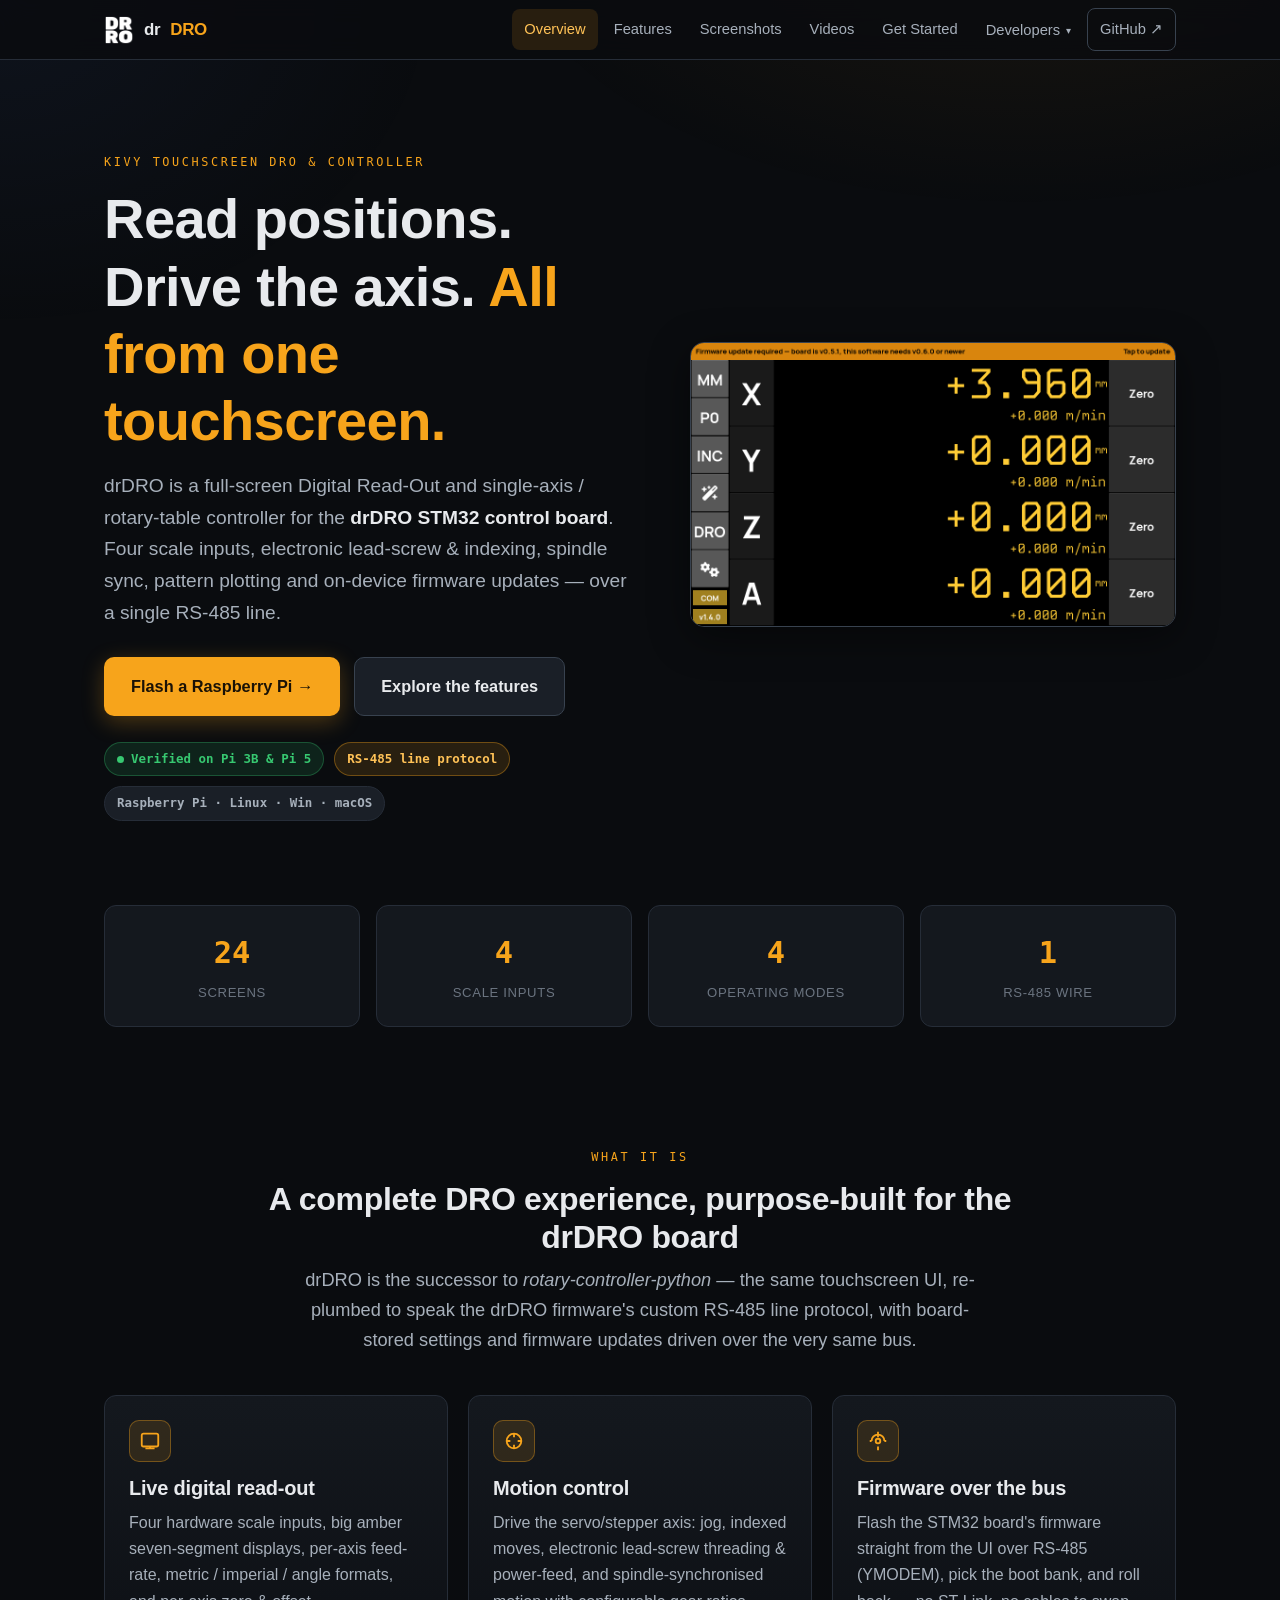
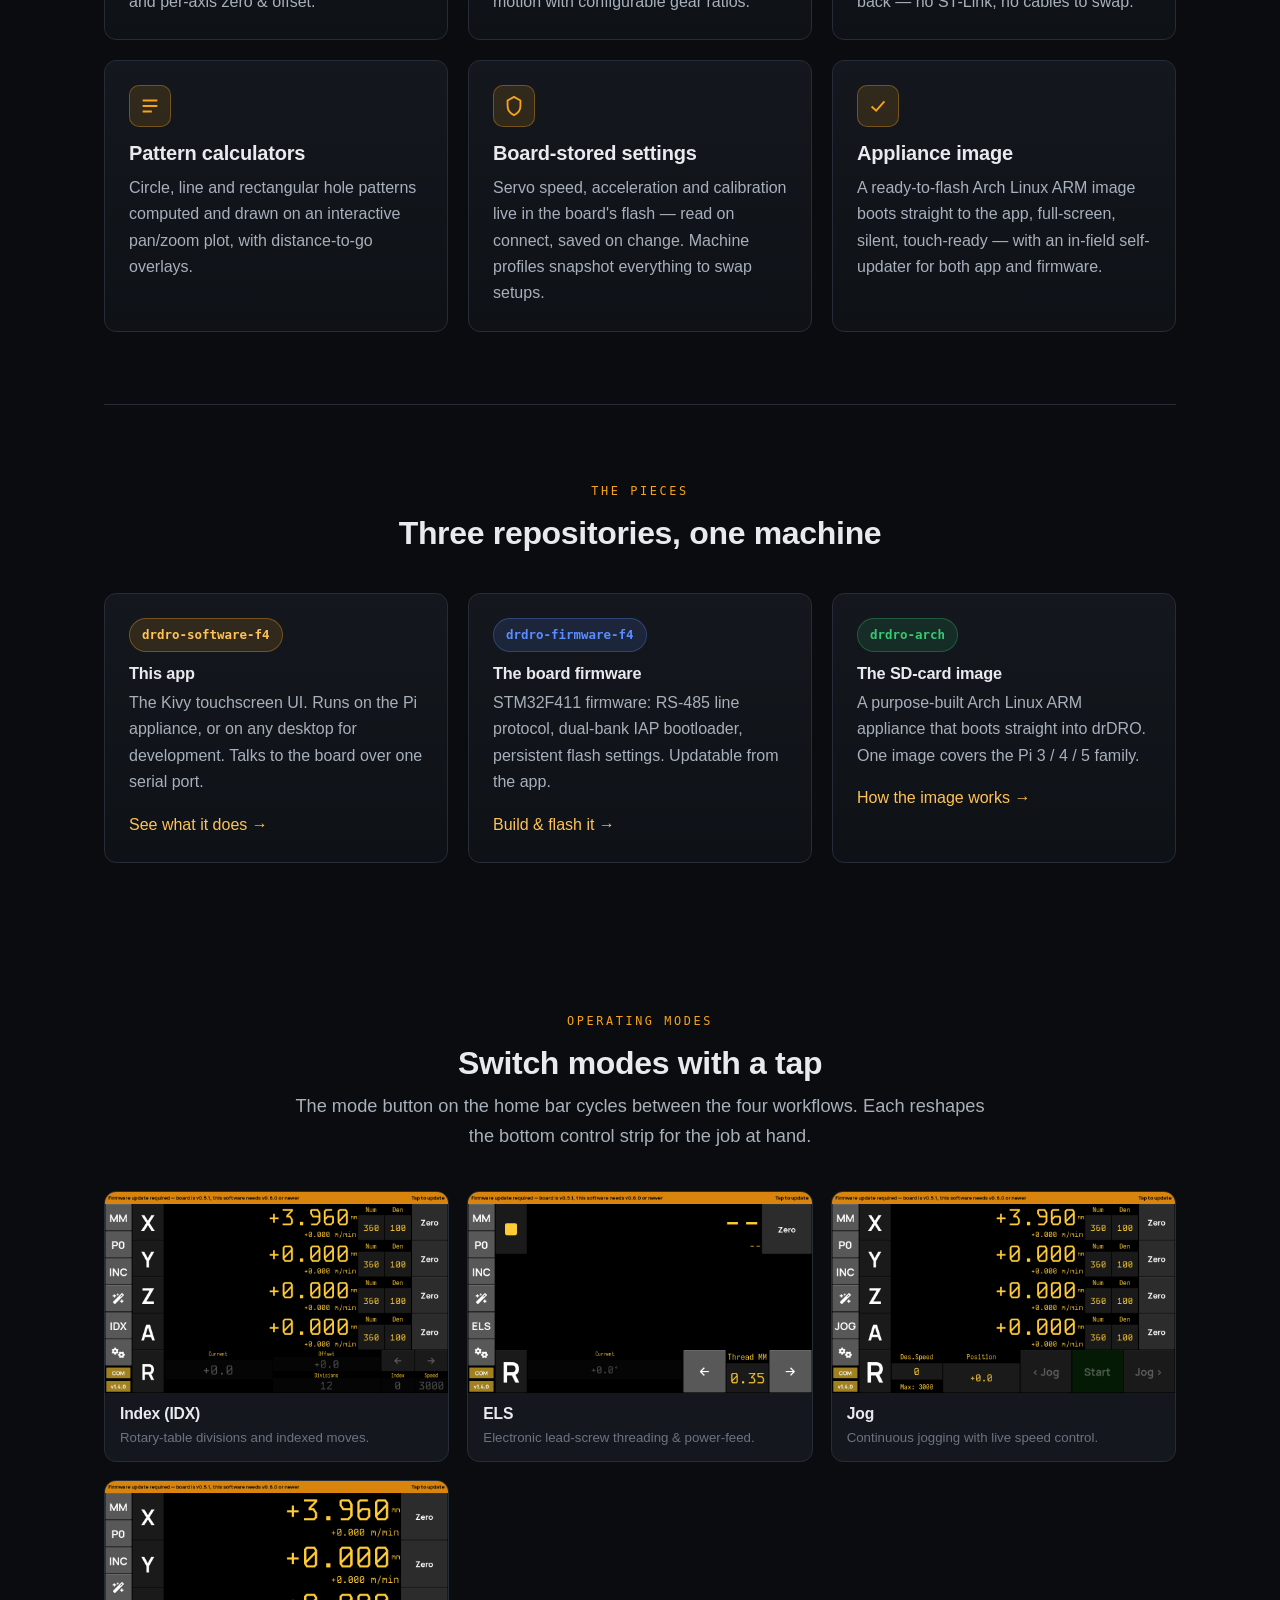
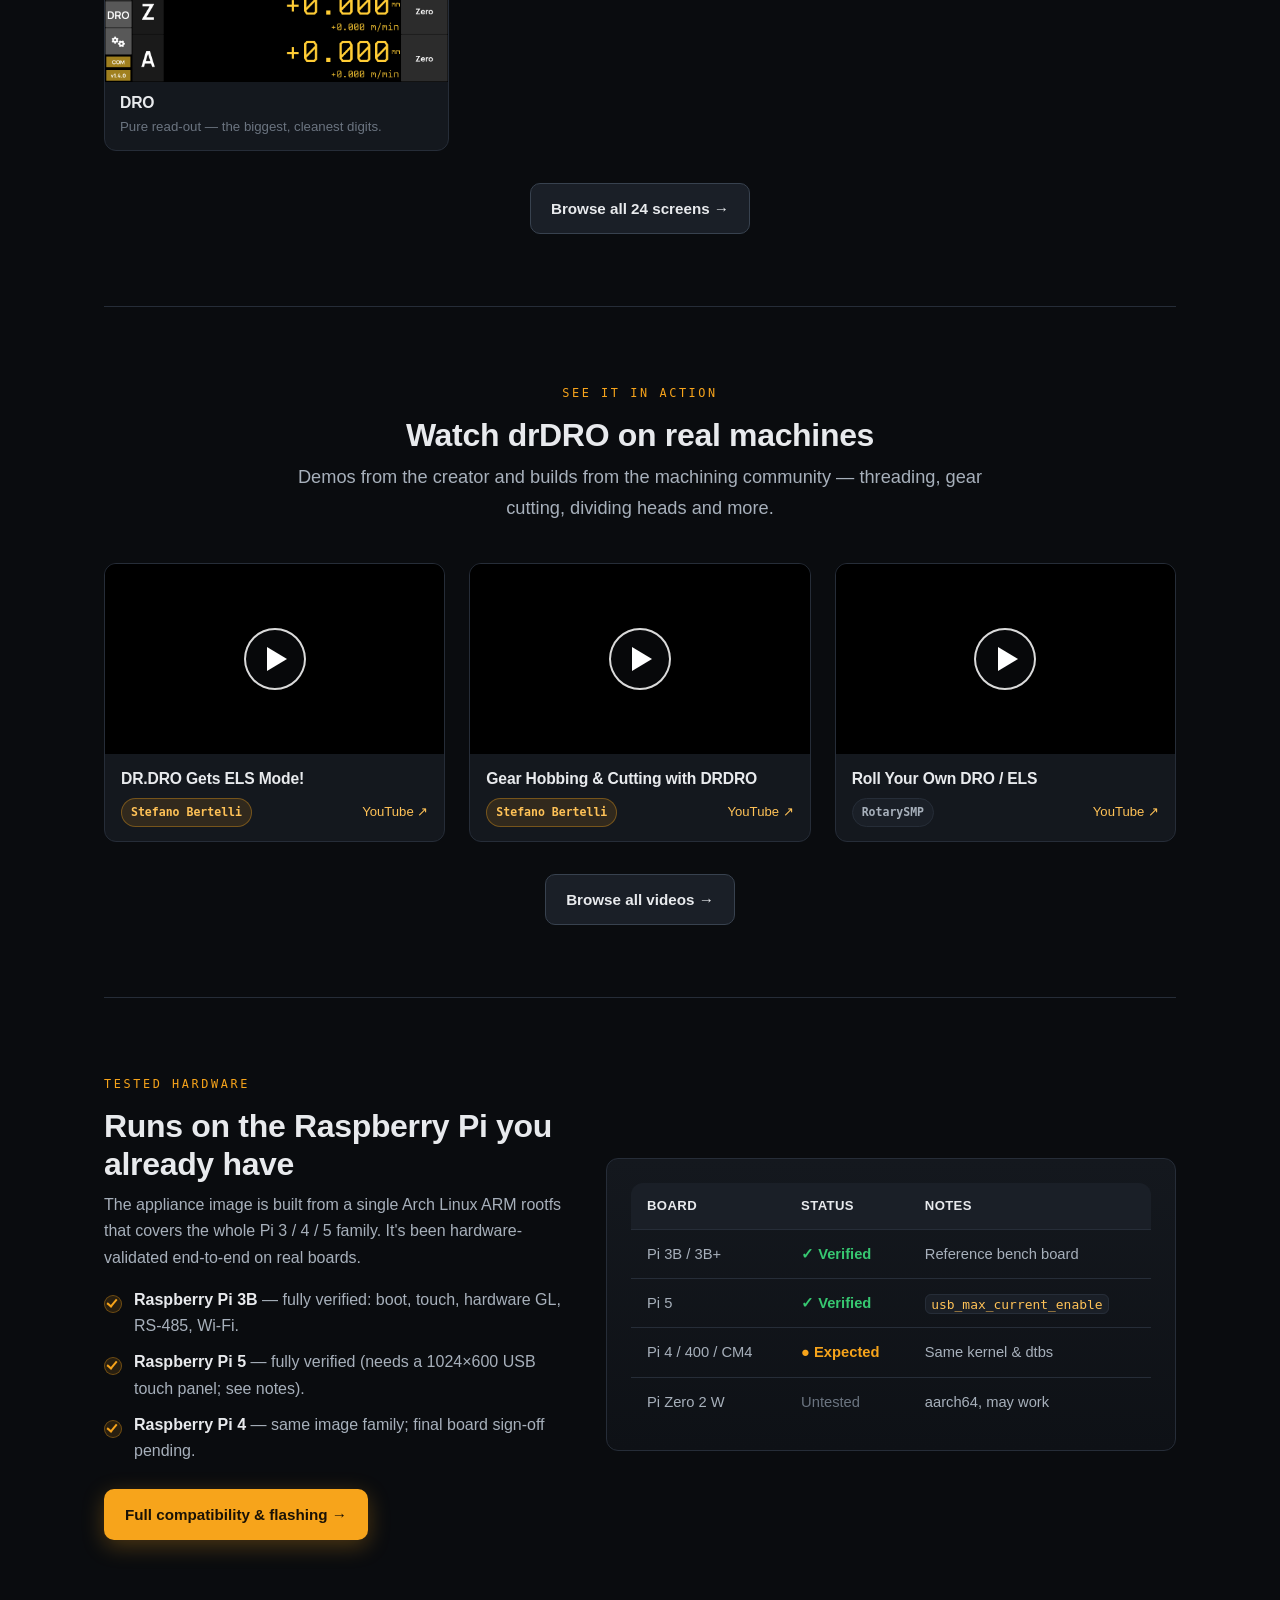
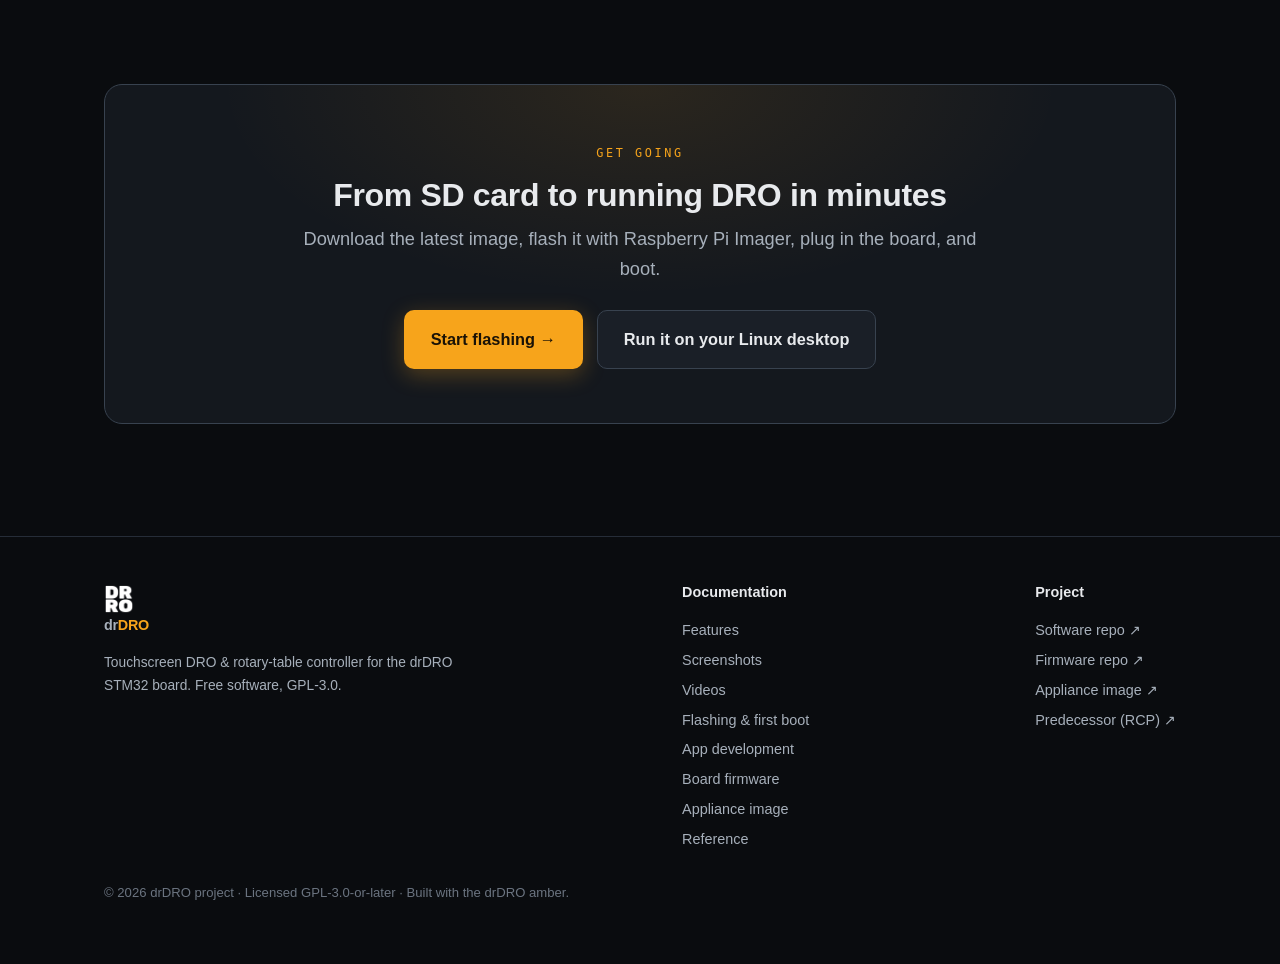
==== commit 38010a5e: "feat: add Board firmware and Appliance image documentation New firmware.html (drdro-firmware-f4) and" ====
--- a/index.html
+++ b/index.html
@@ -15,13 +15,20 @@
     <a class="brand" href="index.html"><img class="logo" src="assets/img/logo.png" alt=""> dr<b>DRO</b></a>
     <button class="nav-toggle" aria-label="Menu">&#8801;</button>
     <div class="nav-links">
-      <a href="index.html" class="active">Overview</a>
+      <a href="index.html">Overview</a>
       <a href="features.html">Features</a>
       <a href="screenshots.html">Screenshots</a>
       <a href="videos.html">Videos</a>
       <a href="flash.html">Get Started</a>
-      <a href="develop.html">Develop</a>
-      <a href="reference.html">Reference</a>
+      <div class="nav-dd">
+        <button class="nav-dd-btn" aria-haspopup="true" aria-expanded="false">Developers <span aria-hidden="true">&#9662;</span></button>
+        <div class="nav-dd-menu">
+          <a href="develop.html">App development</a>
+          <a href="firmware.html">Board firmware</a>
+          <a href="arch.html">Appliance image</a>
+          <a href="reference.html">Protocol reference</a>
+        </div>
+      </div>
       <a class="nav-cta" href="https://github.com/bartei/drdro-software-f4" target="_blank" rel="noopener">GitHub &#8599;</a>
     </div>
   </div>
@@ -146,13 +153,13 @@
         <span class="chip blue" style="margin-bottom:12px">drdro-firmware-f4</span>
         <h4 class="mt0">The board firmware</h4>
         <p>STM32F411 firmware: RS-485 line protocol, dual-bank IAP bootloader, persistent flash settings. Updatable from the app.</p>
-        <a href="https://github.com/bartei/drdro-firmware-f4" target="_blank" rel="noopener">Firmware repo &#8599;</a>
+        <a href="firmware.html">Build &amp; flash it &#8594;</a>
       </div>
       <div class="card">
         <span class="chip green" style="margin-bottom:12px">drdro-arch</span>
         <h4 class="mt0">The SD-card image</h4>
         <p>A purpose-built Arch Linux ARM appliance that boots straight into drDRO. One image covers the Pi 3 / 4 / 5 family.</p>
-        <a href="flash.html">Flash it &#8594;</a>
+        <a href="arch.html">How the image works &#8594;</a>
       </div>
     </div>
   </div>
@@ -276,7 +283,9 @@
       <a href="screenshots.html">Screenshots</a>
       <a href="videos.html">Videos</a>
       <a href="flash.html">Flashing &amp; first boot</a>
-      <a href="develop.html">Local development</a>
+      <a href="develop.html">App development</a>
+      <a href="firmware.html">Board firmware</a>
+      <a href="arch.html">Appliance image</a>
       <a href="reference.html">Reference</a>
     </div>
     <div>
--- a/assets/css/style.css
+++ b/assets/css/style.css
@@ -471,3 +471,48 @@
 .video-sub { display: flex; align-items: center; justify-content: space-between; gap: 10px; margin-top: auto; }
 .video-sub .chip { font-size: 0.72rem; padding: 4px 9px; }
 .video-sub a { font-size: 0.82rem; white-space: nowrap; }
+
+/* Nav dropdown ------------------------------------------------------------- */
+.nav-dd { position: relative; display: inline-flex; }
+.nav-dd-btn {
+  display: inline-flex; align-items: center; gap: 6px;
+  font-family: var(--sans); font-size: 0.92rem; font-weight: 500;
+  color: var(--text-dim); background: none; border: 0; cursor: pointer;
+  padding: 8px 12px; border-radius: 8px;
+}
+.nav-dd-btn:hover { color: var(--text); background: var(--surface-2); }
+.nav-dd-btn.active { color: var(--amber-2); background: var(--amber-soft); }
+.nav-dd-btn span { font-size: 0.7em; transition: transform .15s ease; }
+.nav-dd:hover .nav-dd-btn span,
+.nav-dd.open .nav-dd-btn span { transform: rotate(180deg); }
+
+.nav-dd-menu {
+  position: absolute; top: calc(100% + 8px); right: 0; z-index: 120;
+  min-width: 210px; padding: 8px;
+  background: var(--bg-2); border: 1px solid var(--border); border-radius: 12px;
+  box-shadow: var(--shadow);
+  opacity: 0; visibility: hidden; transform: translateY(-6px);
+  transition: opacity .15s ease, transform .15s ease, visibility .15s;
+}
+.nav-dd:hover .nav-dd-menu,
+.nav-dd:focus-within .nav-dd-menu,
+.nav-dd.open .nav-dd-menu { opacity: 1; visibility: visible; transform: translateY(0); }
+.nav-dd-menu a {
+  display: block; padding: 9px 12px; border-radius: 8px;
+  color: var(--text-dim); font-size: 0.9rem; white-space: nowrap;
+}
+.nav-dd-menu a:hover { color: var(--text); background: var(--surface-2); text-decoration: none; }
+.nav-dd-menu a.active { color: var(--amber-2); background: var(--amber-soft); }
+
+@media (max-width: 860px) {
+  /* In the mobile panel the dropdown is a static, always-open group. */
+  .nav-dd { display: block; }
+  .nav-dd-btn { width: 100%; justify-content: space-between; padding: 12px 14px; font-size: 1rem; }
+  .nav-dd-btn span { display: none; }
+  .nav-dd-menu {
+    position: static; opacity: 1; visibility: visible; transform: none;
+    min-width: 0; box-shadow: none; border: 0; background: none;
+    padding: 0 0 0 12px; margin: 0 0 6px;
+  }
+  .nav-dd-menu a { padding: 10px 14px; }
+}
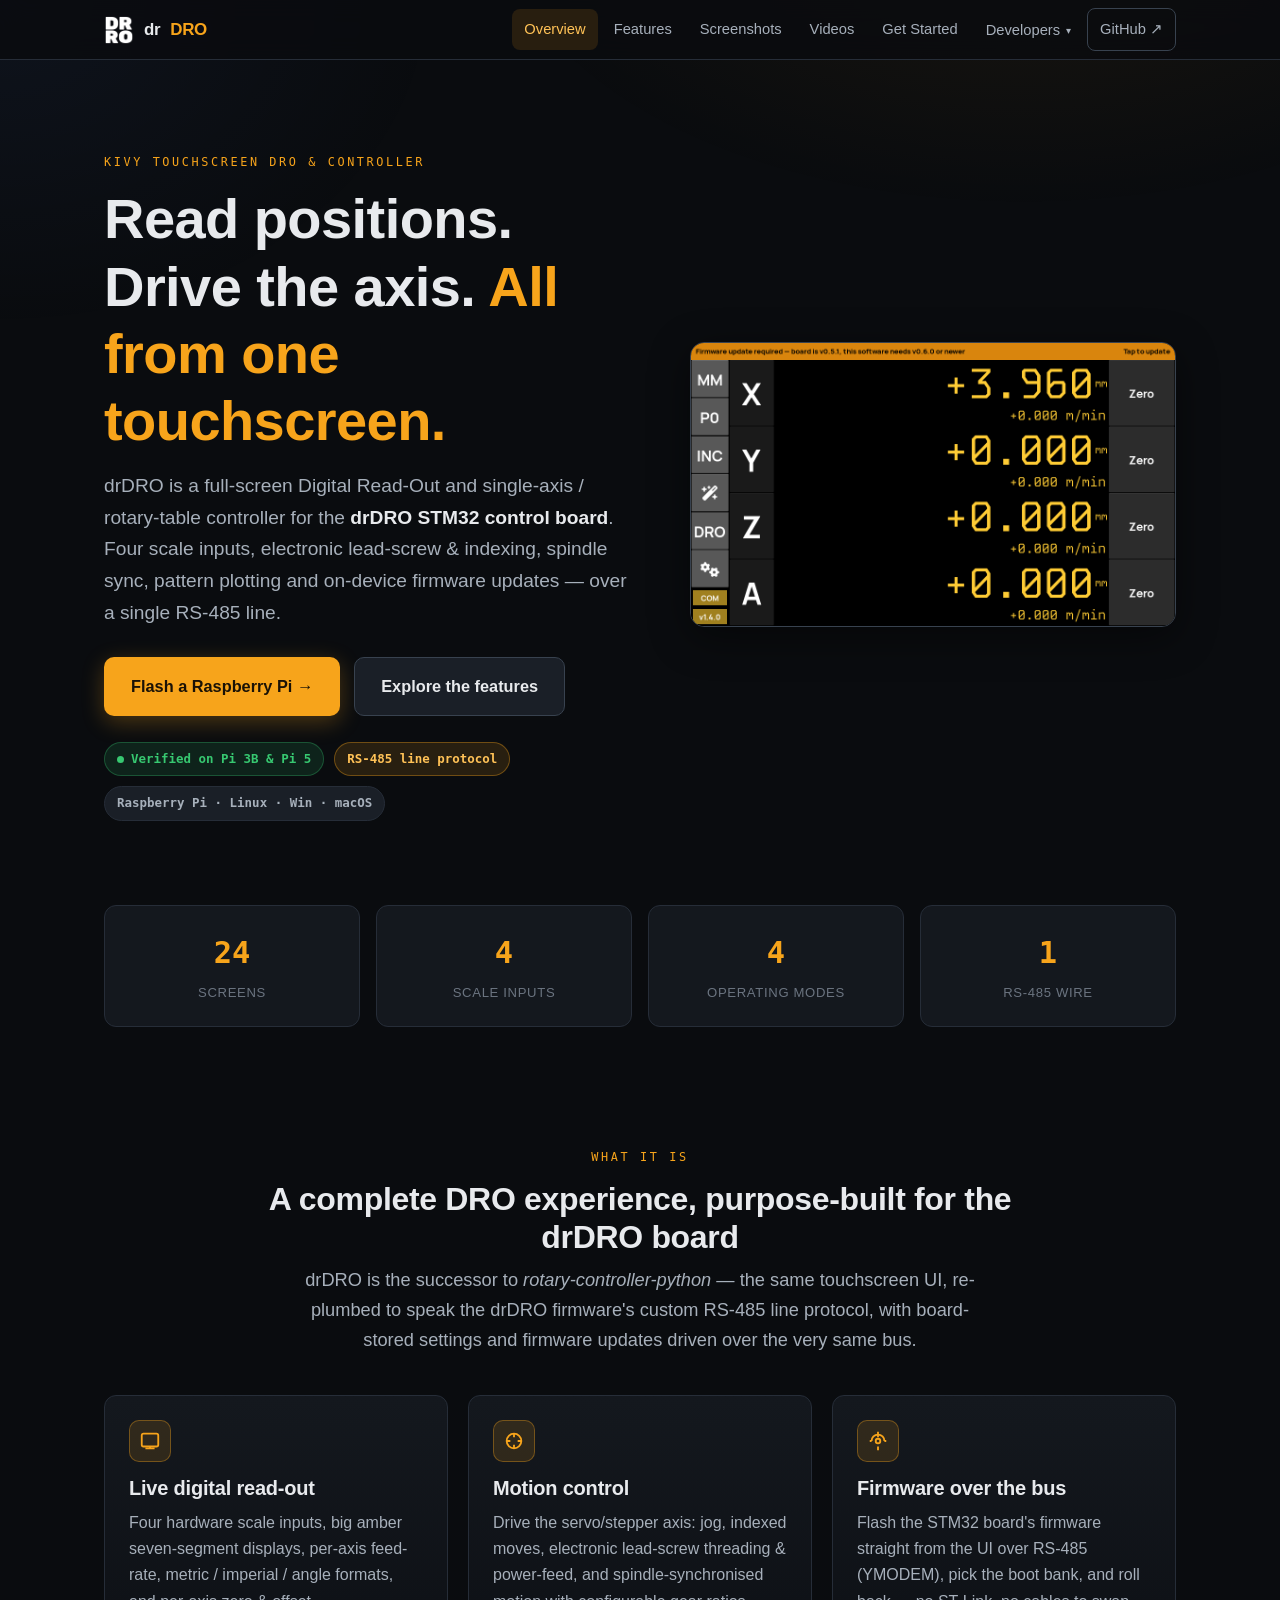
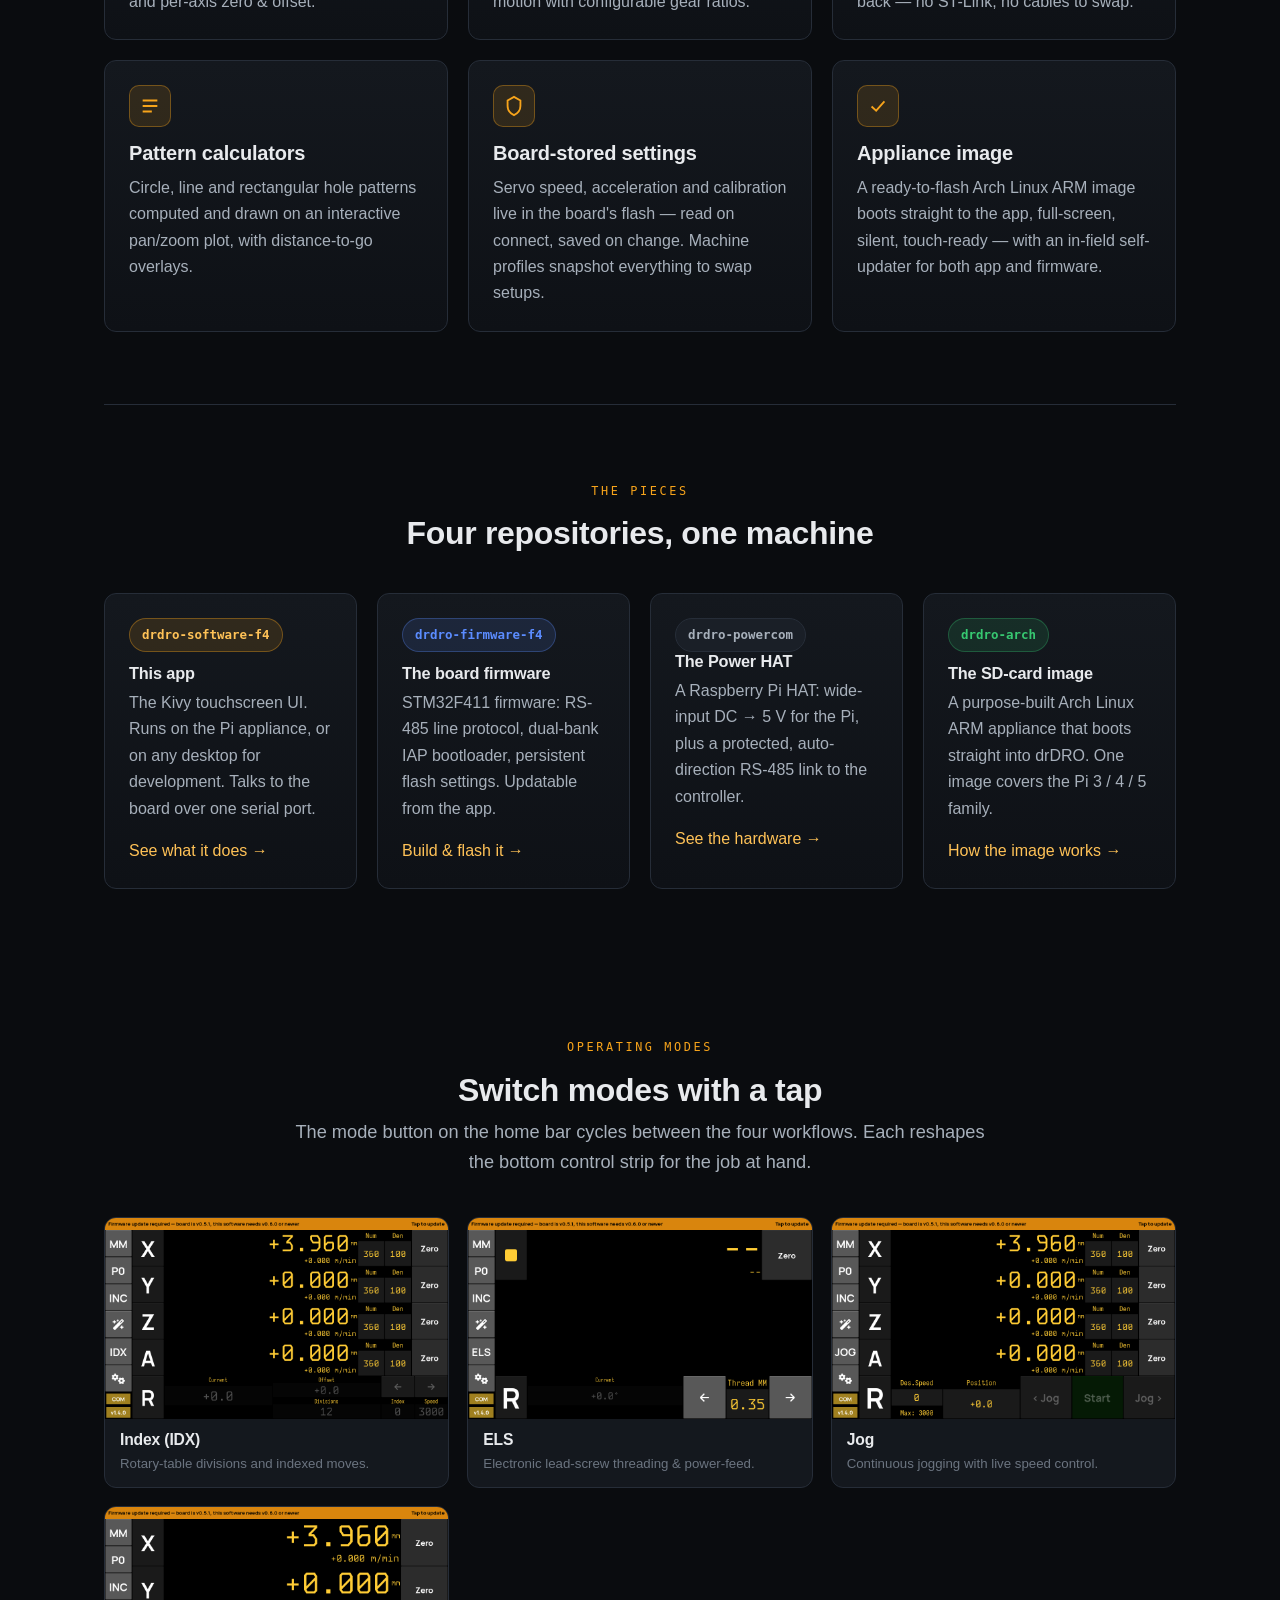
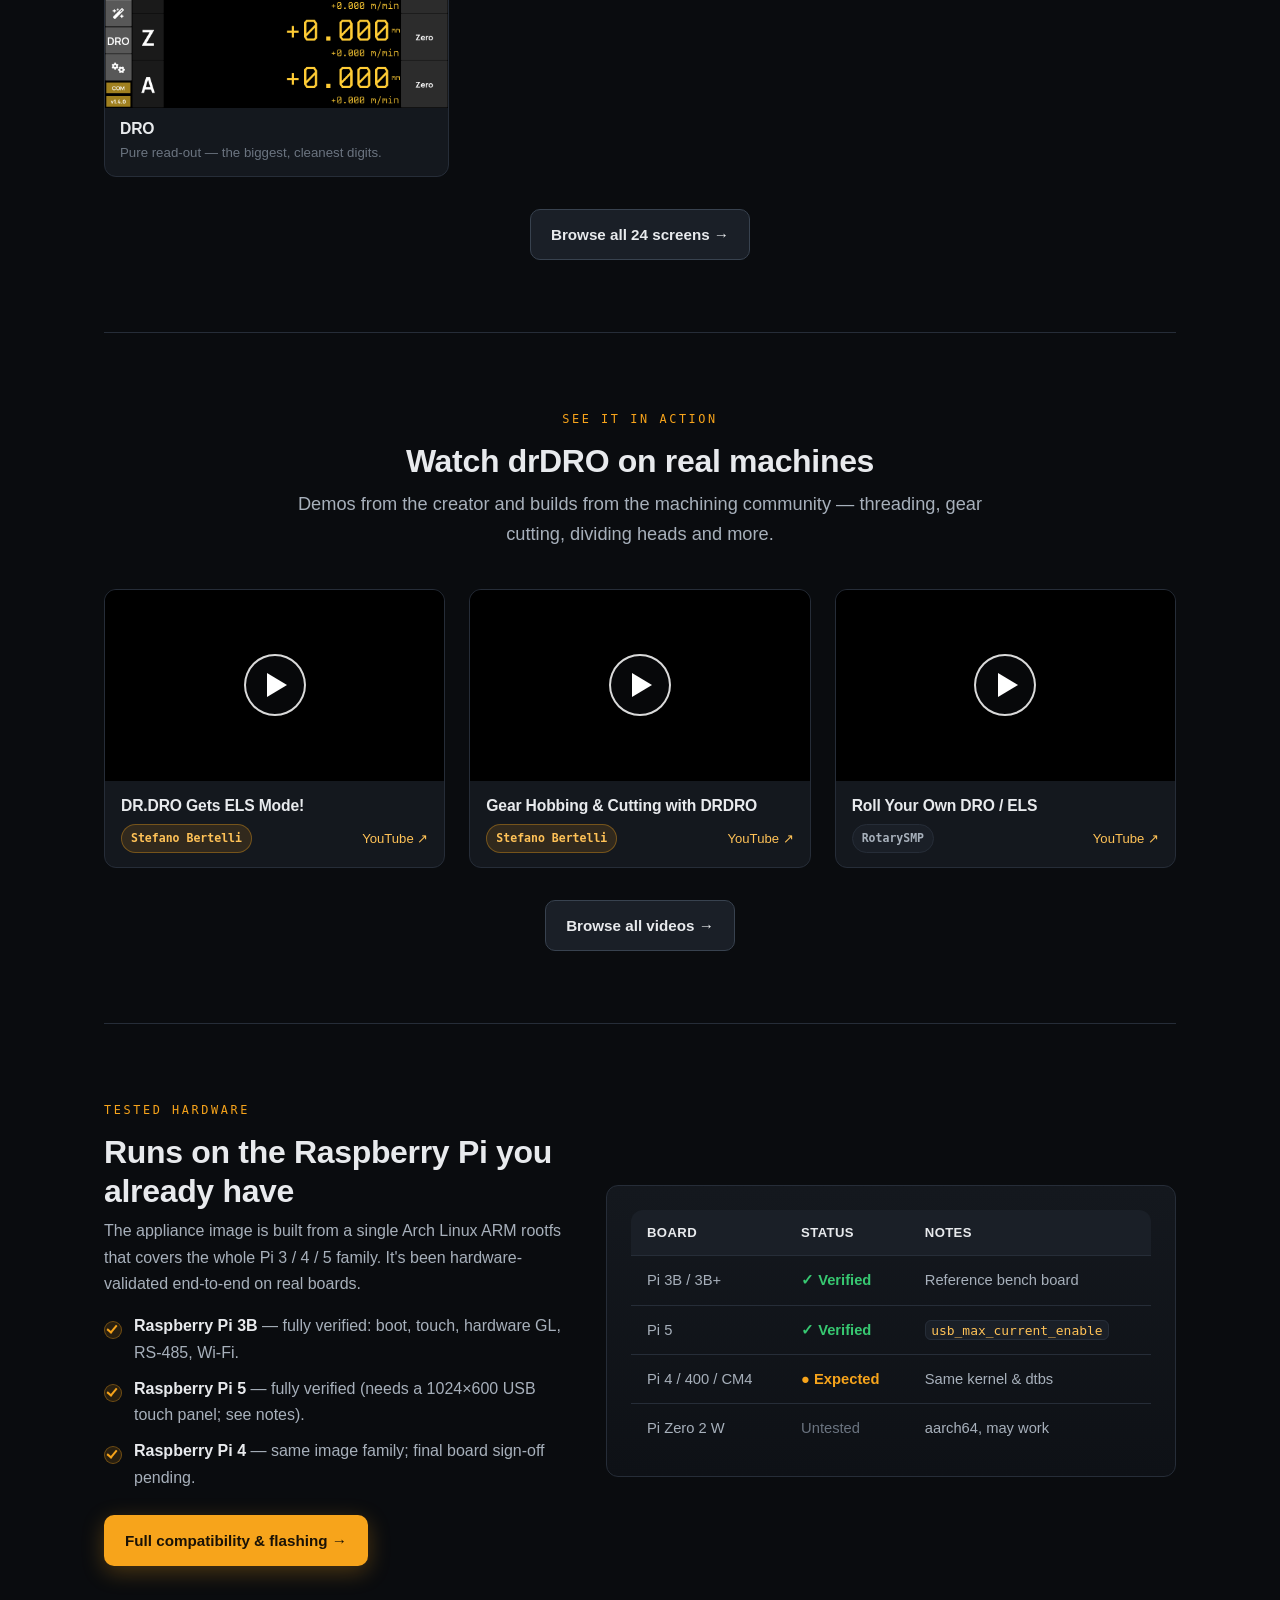
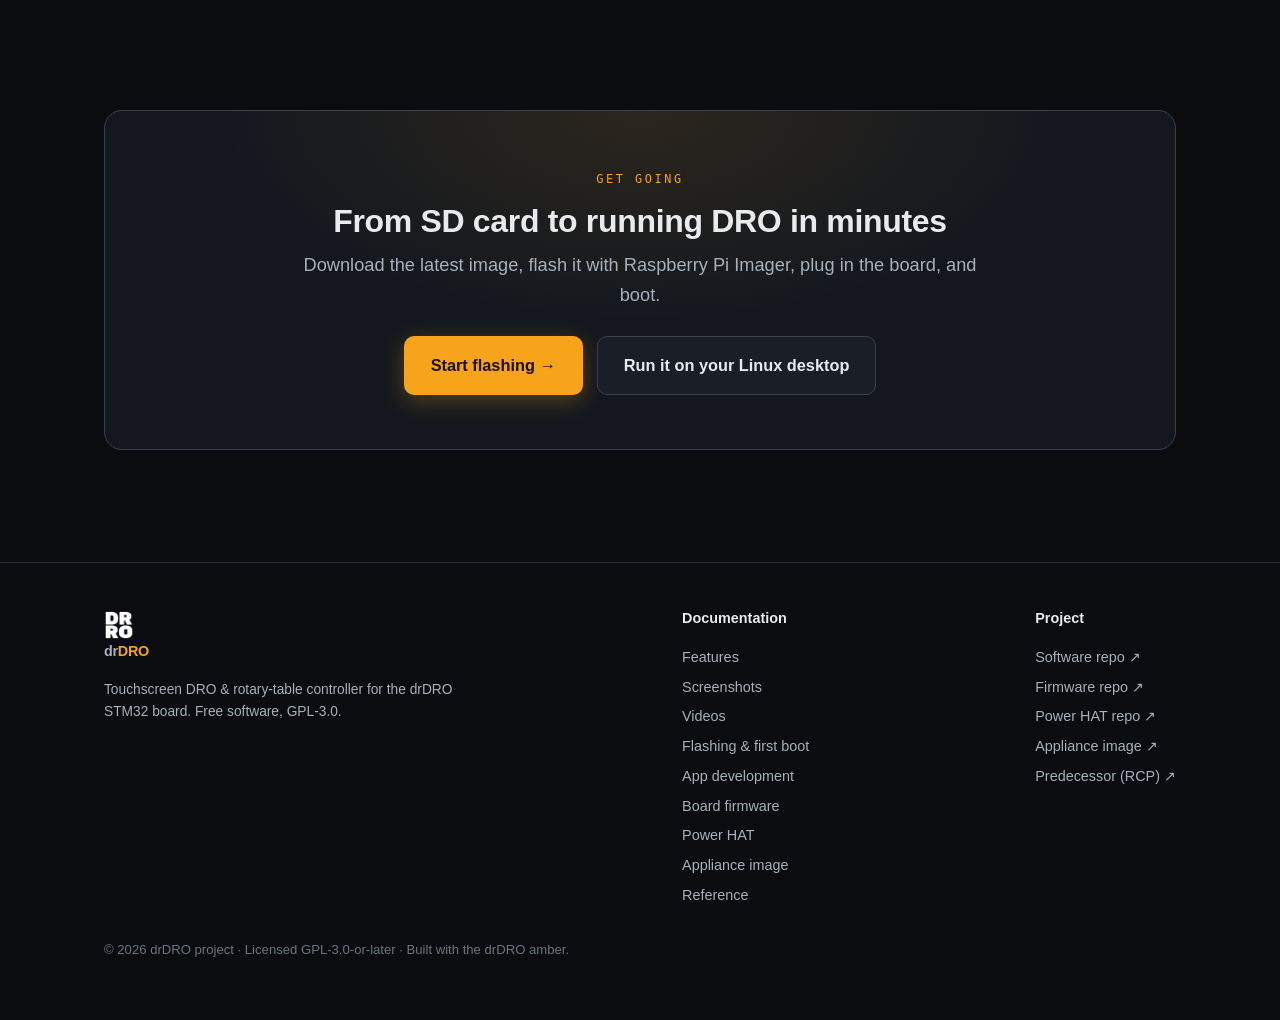
==== commit 37f98ce4: "feat: add Power HAT (drdro-powercom) hardware page New powerhat.html documents the drDRO Power HAT: " ====
--- a/index.html
+++ b/index.html
@@ -25,6 +25,7 @@
         <div class="nav-dd-menu">
           <a href="develop.html">App development</a>
           <a href="firmware.html">Board firmware</a>
+          <a href="powerhat.html">Power HAT</a>
           <a href="arch.html">Appliance image</a>
           <a href="reference.html">Protocol reference</a>
         </div>
@@ -140,9 +141,9 @@
   <div class="wrap">
     <div class="center" style="max-width:48rem;margin:0 auto 2.5rem">
       <span class="eyebrow">The pieces</span>
-      <h2>Three repositories, one machine</h2>
-    </div>
-    <div class="grid grid-3">
+      <h2>Four repositories, one machine</h2>
+    </div>
+    <div class="grid grid-4">
       <div class="card">
         <span class="chip amber" style="margin-bottom:12px">drdro-software-f4</span>
         <h4 class="mt0">This app</h4>
@@ -154,6 +155,12 @@
         <h4 class="mt0">The board firmware</h4>
         <p>STM32F411 firmware: RS-485 line protocol, dual-bank IAP bootloader, persistent flash settings. Updatable from the app.</p>
         <a href="firmware.html">Build &amp; flash it &#8594;</a>
+      </div>
+      <div class="card">
+        <span class="chip">drdro-powercom</span>
+        <h4 class="mt0">The Power HAT</h4>
+        <p>A Raspberry Pi HAT: wide-input DC → 5 V for the Pi, plus a protected, auto-direction RS-485 link to the controller.</p>
+        <a href="powerhat.html">See the hardware &#8594;</a>
       </div>
       <div class="card">
         <span class="chip green" style="margin-bottom:12px">drdro-arch</span>
@@ -285,6 +292,7 @@
       <a href="flash.html">Flashing &amp; first boot</a>
       <a href="develop.html">App development</a>
       <a href="firmware.html">Board firmware</a>
+      <a href="powerhat.html">Power HAT</a>
       <a href="arch.html">Appliance image</a>
       <a href="reference.html">Reference</a>
     </div>
@@ -292,6 +300,7 @@
       <h5>Project</h5>
       <a href="https://github.com/bartei/drdro-software-f4" target="_blank" rel="noopener">Software repo &#8599;</a>
       <a href="https://github.com/bartei/drdro-firmware-f4" target="_blank" rel="noopener">Firmware repo &#8599;</a>
+      <a href="https://github.com/bartei/drdro-powercom" target="_blank" rel="noopener">Power HAT repo &#8599;</a>
       <a href="https://github.com/bartei/drdro-arch" target="_blank" rel="noopener">Appliance image &#8599;</a>
       <a href="https://github.com/bartei/rotary-controller-python" target="_blank" rel="noopener">Predecessor (RCP) &#8599;</a>
     </div>
